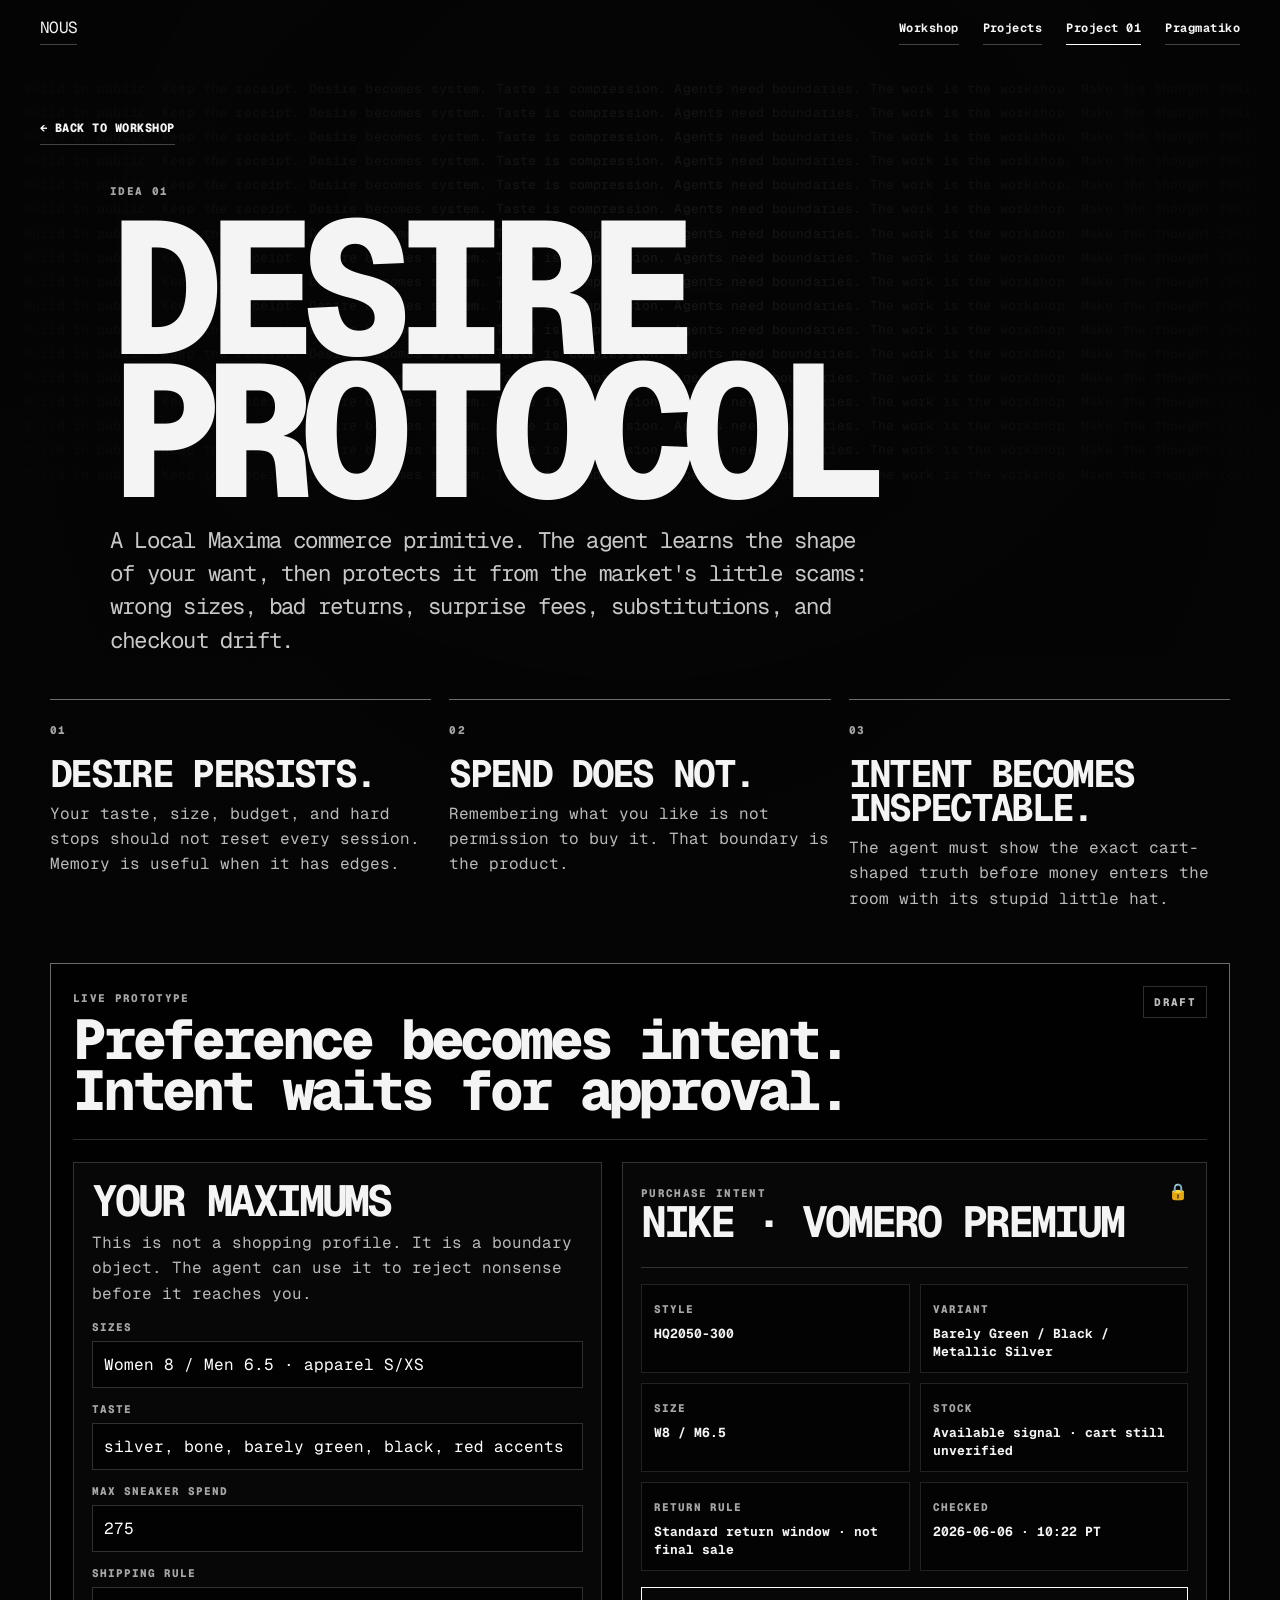
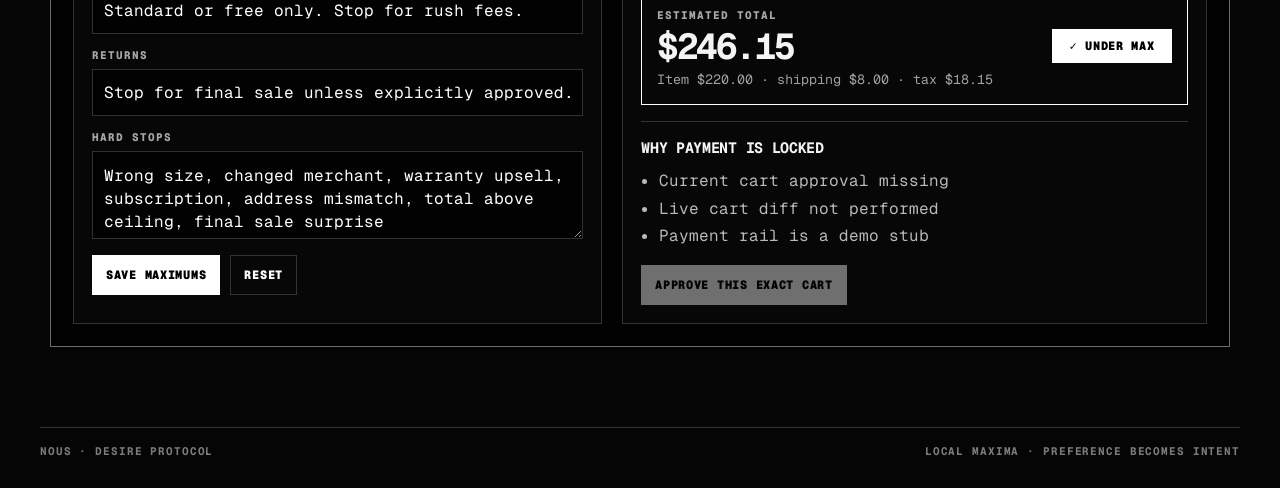
==== desire-protocol.html @ 981af488 "Add NOUS workshop prototype" ====
<!DOCTYPE html>
<html lang="en">
<head>
<meta charset="utf-8">
<meta name="viewport" content="width=device-width, initial-scale=1">
<title>Desire Protocol — NOUS Workshop</title>
<meta name="description" content="Desire Protocol is a Local Maxima commerce primitive by NOUS: desire can persist, spending cannot.">
<meta property="og:title" content="Desire Protocol — NOUS Workshop">
<meta property="og:description" content="Preference becomes intent. Intent waits for approval.">
<meta property="og:type" content="article">
<meta name="theme-color" content="#050505">
<link rel="preconnect" href="https://fonts.googleapis.com">
<link rel="preconnect" href="https://fonts.gstatic.com" crossorigin>
<link rel="stylesheet" href="assets/nous-workshop.css">
</head>
<body>
<main>
  <div class="backdrop" data-backdrop aria-hidden="true"></div>
  <header class="topbar">
    <a class="wordmark" href="index.html">NOUS</a>
    <nav aria-label="Primary navigation">
      <a href="index.html">Workshop</a>
      <a href="projects.html">Projects</a>
      <a class="active" href="desire-protocol.html">Project 01</a>
      <a href="https://pragmatiko.me">Pragmatiko</a>
    </nav>
  </header>

  <section class="project-page">
    <a class="back-button" href="index.html">← Back to workshop</a>
    <div class="project-hero">
      <span class="section-label">IDEA 01</span>
      <h1>DESIRE<br>PROTOCOL</h1>
      <p>A Local Maxima commerce primitive. The agent learns the shape of your want, then protects it from the market's little scams: wrong sizes, bad returns, surprise fees, substitutions, and checkout drift.</p>
    </div>

    <div class="principles">
      <article>
        <span>01</span>
        <h3>Desire persists.</h3>
        <p>Your taste, size, budget, and hard stops should not reset every session. Memory is useful when it has edges.</p>
      </article>
      <article>
        <span>02</span>
        <h3>Spend does not.</h3>
        <p>Remembering what you like is not permission to buy it. That boundary is the product.</p>
      </article>
      <article>
        <span>03</span>
        <h3>Intent becomes inspectable.</h3>
        <p>The agent must show the exact cart-shaped truth before money enters the room with its stupid little hat.</p>
      </article>
    </div>

    <section class="proto-frame" aria-label="Desire Protocol prototype">
      <div class="proto-header">
        <div>
          <span class="section-label">LIVE PROTOTYPE</span>
          <h2>Preference becomes intent. Intent waits for approval.</h2>
        </div>
        <div class="save-state" data-save-state>DRAFT</div>
      </div>

      <div class="proto-grid">
        <form class="constitution-box" data-proto-form>
          <h3>Your maximums</h3>
          <p class="quiet">This is not a shopping profile. It is a boundary object. The agent can use it to reject nonsense before it reaches you.</p>
          <label class="field"><span>Sizes</span><input name="sizes" value="Women 8 / Men 6.5 · apparel S/XS"></label>
          <label class="field"><span>Taste</span><input name="taste" value="silver, bone, barely green, black, red accents · weird-good, not mall sludge"></label>
          <label class="field"><span>Max sneaker spend</span><input name="budget" type="number" value="275"></label>
          <label class="field"><span>Shipping rule</span><input name="shipping" value="Standard or free only. Stop for rush fees."></label>
          <label class="field"><span>Returns</span><input name="returns" value="Stop for final sale unless explicitly approved. Prefer 30+ day returns."></label>
          <label class="field"><span>Hard stops</span><textarea name="hardStops">Wrong size, changed merchant, warranty upsell, subscription, address mismatch, total above ceiling, final sale surprise</textarea></label>
          <div class="button-row">
            <button type="submit">Save maximums</button>
            <button class="ghost" type="button" data-reset>Reset</button>
          </div>
        </form>

        <section class="intent-box">
          <div class="intent-top">
            <div>
              <span class="section-label">PURCHASE INTENT</span>
              <h3>Nike · Vomero Premium</h3>
            </div>
            <span aria-hidden="true">🔒</span>
          </div>

          <div class="receipt">
            <div><span>Style</span><b>HQ2050-300</b></div>
            <div><span>Variant</span><b>Barely Green / Black / Metallic Silver</b></div>
            <div><span>Size</span><b>W8 / M6.5</b></div>
            <div><span>Stock</span><b>Available signal · cart still unverified</b></div>
            <div><span>Return rule</span><b>Standard return window · not final sale</b></div>
            <div><span>Checked</span><b>2026-06-06 · 10:22 PT</b></div>
          </div>

          <div class="total-strip">
            <div>
              <span>Estimated total</span>
              <strong data-total>$246.15</strong>
              <small>Item $220.00 · shipping $8.00 · tax $18.15</small>
            </div>
            <div class="verdict pass" data-verdict>✓ Under max</div>
          </div>

          <div class="lock-box">
            <h4>Why payment is locked</h4>
            <ul>
              <li>Current cart approval missing</li>
              <li>Live cart diff not performed</li>
              <li>Payment rail is a demo stub</li>
            </ul>
            <button disabled>Approve this exact cart</button>
          </div>
        </section>
      </div>
    </section>
  </section>

  <footer>
    <span>NOUS · Desire Protocol</span>
    <span>Local Maxima · preference becomes intent</span>
  </footer>
</main>
<script src="assets/nous-workshop.js"></script>
</body>
</html>
---- assets/nous-workshop.css ----
@import url('https://fonts.googleapis.com/css2?family=Geist+Mono:wght@400;500;600;700;800&display=swap');

:root {
  color-scheme: dark;
  --bg: #050505;
  --ink: #f4f4f4;
  --muted: #a6a6a6;
  --line: rgba(255,255,255,.18);
  --line-strong: rgba(255,255,255,.42);
  --panel: rgba(0,0,0,.68);
  --soft: rgba(255,255,255,.035);
  --bad: #ff5a3d;
  --mono: GeistMono, 'Geist Mono', ui-monospace, SFMono-Regular, 'Roboto Mono', Menlo, Monaco, 'Liberation Mono', 'DejaVu Sans Mono', 'Courier New', monospace;
}
* { box-sizing: border-box; }
html { background: var(--bg); scroll-behavior: smooth; }
body { margin: 0; min-height: 100vh; background: var(--bg); color: var(--ink); font-family: var(--mono); overflow-x: hidden; }
a { color: inherit; text-decoration: none; }
button, input, textarea { font: inherit; }
button { color: inherit; }
main { position: relative; min-height: 100vh; padding: 20px 40px 30px; isolation: isolate; }
.backdrop { position: fixed; inset: 78px 24px 0; z-index: -2; overflow: hidden; color: rgba(255,255,255,.105); font-size: 13px; line-height: 1.7; font-weight: 500; letter-spacing: .01em; pointer-events:none; }
.backdrop p { width: 1700px; margin: 0 0 2px; white-space: nowrap; }
.backdrop::after { content: ''; position: fixed; inset: 0; background: radial-gradient(circle at 50% 44%, transparent 0 18%, rgba(5,5,5,.35) 38%, rgba(5,5,5,.82) 78%), linear-gradient(180deg, rgba(5,5,5,.16), rgba(5,5,5,.9)); }
.topbar, footer { position: relative; z-index: 2; display: flex; align-items: flex-start; justify-content: space-between; gap: 28px; }
.topbar { min-height: 54px; }
.wordmark, nav a, .text-button, .back-button { background: transparent; border: 0; padding: 0 0 8px; border-bottom: 1px solid rgba(255,255,255,.25); color: var(--ink); cursor: pointer; }
.wordmark { font-size: 16px; letter-spacing: -.04em; line-height: 1; }
nav { display: flex; gap: 24px; flex-wrap: wrap; justify-content: flex-end; font-size: 12px; font-weight: 700; letter-spacing: .04em; }
nav a.active, nav a:hover, .wordmark:hover { border-bottom-color: white; }
.landing { min-height: calc(100vh - 110px); display: grid; grid-template-columns: 1fr minmax(260px, 360px); grid-template-rows: 1fr auto auto; gap: 28px; align-items: center; padding: 42px 0 20px; }
.hero-block { grid-column: 1 / 2; align-self: center; max-width: 930px; }
.kicker, .section-label, .card-meta, .save-state { color: var(--muted); font-size: 11px; font-weight: 800; letter-spacing: .12em; text-transform: uppercase; }
h1 { margin: 16px 0 18px; font-size: clamp(76px, 14vw, 176px); line-height: .76; letter-spacing: -.095em; font-weight: 800; text-transform: uppercase; text-wrap: balance; }
.hero-copy, .project-hero p { max-width: 760px; color: rgba(255,255,255,.78); font-size: clamp(17px, 1.75vw, 24px); line-height: 1.48; letter-spacing: -.035em; }
.note-panel { align-self: center; border: 1px solid var(--line); background: rgba(0,0,0,.56); padding: 22px; min-height: 280px; display: flex; flex-direction: column; justify-content: flex-end; }
.note-panel span { color: var(--muted); font-size: 11px; letter-spacing: .12em; font-weight: 800; }
.note-panel p { margin: 18px 0 0; color: rgba(255,255,255,.83); line-height: 1.58; font-size: 15px; }
.project-intro { grid-column: 1 / -1; border-top: 1px solid var(--line); padding-top: 22px; display: flex; justify-content: space-between; align-items: flex-end; gap: 20px; }
h2 { margin: 7px 0 0; max-width: 820px; font-size: clamp(30px, 5vw, 68px); line-height: .92; letter-spacing: -.075em; font-weight: 800; }
.text-button, .back-button { display: inline-flex; gap: 8px; align-items: center; font-size: 12px; font-weight: 800; letter-spacing: .04em; text-transform: uppercase; white-space: nowrap; }
.card-grid { grid-column: 1 / -1; display: grid; grid-template-columns: repeat(3, 1fr); gap: 18px; }
.project-card { min-height: 260px; border: 1px solid var(--line); background: var(--panel); padding: 20px; display: flex; flex-direction: column; justify-content: space-between; transition: transform .18s ease, border-color .18s ease, background .18s ease; }
.project-card.live { cursor: pointer; }
.project-card.live:hover { transform: translateY(-3px); border-color: white; background: rgba(255,255,255,.045); }
.card-meta { display: flex; justify-content: space-between; gap: 14px; }
.card-meta b { color: white; font-weight: 800; }
.project-card h3, .principles h3, .constitution-box h3, .intent-box h3 { margin: 28px 0 10px; font-size: clamp(26px, 3.4vw, 46px); line-height: .9; letter-spacing: -.07em; text-transform: uppercase; }
.project-card p, .principles p, .quiet { color: rgba(255,255,255,.72); line-height: 1.58; margin: 0; }
.card-action { margin-top: 18px; display: flex; align-items: center; gap: 8px; color: white; font-size: 12px; font-weight: 800; letter-spacing: .08em; text-transform: uppercase; }
.project-page { padding: 42px 0 30px; }
.back-button { margin-bottom: 34px; }
.project-hero { max-width: 1060px; margin: 0 auto 42px; text-align: left; }
.project-hero h1 { font-size: clamp(70px, 15vw, 188px); }
.principles { display: grid; grid-template-columns: repeat(3, 1fr); gap: 18px; margin: 0 auto 52px; max-width: 1180px; }
.principles article { border-top: 1px solid var(--line-strong); padding-top: 18px; min-height: 210px; }
.principles span { color: var(--muted); font-size: 11px; font-weight: 800; letter-spacing: .12em; }
.principles h3 { font-size: clamp(23px, 3vw, 38px); margin-top: 18px; }
.proto-frame { max-width: 1180px; margin: 0 auto; border: 1px solid var(--line-strong); background: rgba(0,0,0,.78); padding: 22px; }
.proto-header { display: flex; justify-content: space-between; gap: 20px; align-items: flex-start; border-bottom: 1px solid var(--line); padding-bottom: 22px; margin-bottom: 22px; }
.proto-header h2 { font-size: clamp(28px, 4.8vw, 56px); max-width: 820px; }
.save-state { border: 1px solid var(--line); padding: 8px 10px; color: #bdbdbd; }
.save-state.saved { color: #050505; background: white; }
.proto-grid { display: grid; grid-template-columns: .95fr 1.05fr; gap: 20px; }
.constitution-box, .intent-box { border: 1px solid var(--line); background: rgba(255,255,255,.025); padding: 18px; }
.constitution-box h3, .intent-box h3 { margin-top: 0; }
.field { display: flex; flex-direction: column; gap: 7px; margin-top: 14px; }
.field span, .receipt span, .total-strip span { color: var(--muted); font-size: 11px; font-weight: 800; text-transform: uppercase; letter-spacing: .09em; }
input, textarea { width: 100%; border: 1px solid var(--line); background: rgba(0,0,0,.62); color: white; padding: 12px 11px; outline: none; border-radius: 0; }
input:focus, textarea:focus { border-color: white; }
textarea { min-height: 88px; resize: vertical; line-height: 1.45; }
.button-row { display: flex; flex-wrap: wrap; gap: 10px; margin-top: 16px; }
.button-row button, .lock-box button { border: 1px solid white; background: white; color: black; padding: 11px 13px; cursor: pointer; font-size: 12px; font-weight: 900; letter-spacing: .06em; text-transform: uppercase; }
.button-row .ghost { background: transparent; color: white; border-color: var(--line); }
.intent-top { display: flex; align-items: flex-start; justify-content: space-between; gap: 14px; border-bottom: 1px solid var(--line); padding-bottom: 16px; margin-bottom: 16px; }
.receipt { display: grid; grid-template-columns: repeat(2, 1fr); gap: 10px; }
.receipt div { min-height: 82px; border: 1px solid rgba(255,255,255,.12); padding: 12px; background: rgba(0,0,0,.45); }
.receipt b { display: block; margin-top: 7px; line-height: 1.35; font-size: 13px; }
.total-strip { margin: 16px 0; border: 1px solid white; padding: 15px; display: flex; justify-content: space-between; gap: 16px; align-items: center; }
.total-strip strong { display: block; margin: 5px 0 3px; font-size: 36px; line-height: 1; letter-spacing: -.07em; }
.total-strip small { color: rgba(255,255,255,.62); }
.verdict { display: inline-flex; align-items: center; justify-content: center; gap: 7px; border: 1px solid white; padding: 8px 10px; font-size: 12px; font-weight: 900; letter-spacing: .06em; text-transform: uppercase; min-width: 120px; }
.verdict.pass { background: white; color: black; }
.verdict.fail { background: var(--bad); color: black; }
.lock-box { border-top: 1px solid var(--line); padding-top: 16px; }
.lock-box h4 { margin: 0 0 10px; font-size: 15px; text-transform: uppercase; letter-spacing: -.02em; }
.lock-box ul { margin: 0 0 16px; padding-left: 18px; color: rgba(255,255,255,.72); line-height: 1.7; }
.lock-box button:disabled { opacity: .42; cursor: not-allowed; }
footer { margin-top: 50px; padding-top: 16px; border-top: 1px solid rgba(255,255,255,.18); color: rgba(255,255,255,.48); font-size: 11px; font-weight: 700; letter-spacing: .08em; text-transform: uppercase; }
@media (max-width: 900px) {
  main { padding: 18px 20px 26px; }
  .topbar, footer { flex-direction: column; align-items: stretch; }
  nav { justify-content: flex-start; gap: 16px; }
  .landing { grid-template-columns: 1fr; grid-template-rows: auto; align-items: start; padding-top: 48px; }
  .note-panel { min-height: auto; }
  .project-intro { align-items: flex-start; flex-direction: column; }
  .card-grid, .principles, .proto-grid { grid-template-columns: 1fr; }
  .project-card { min-height: 220px; }
  h1 { font-size: clamp(62px, 22vw, 120px); }
  .project-hero h1 { font-size: clamp(58px, 20vw, 120px); }
  .receipt { grid-template-columns: 1fr; }
  .total-strip, .proto-header { flex-direction: column; align-items: stretch; }
}
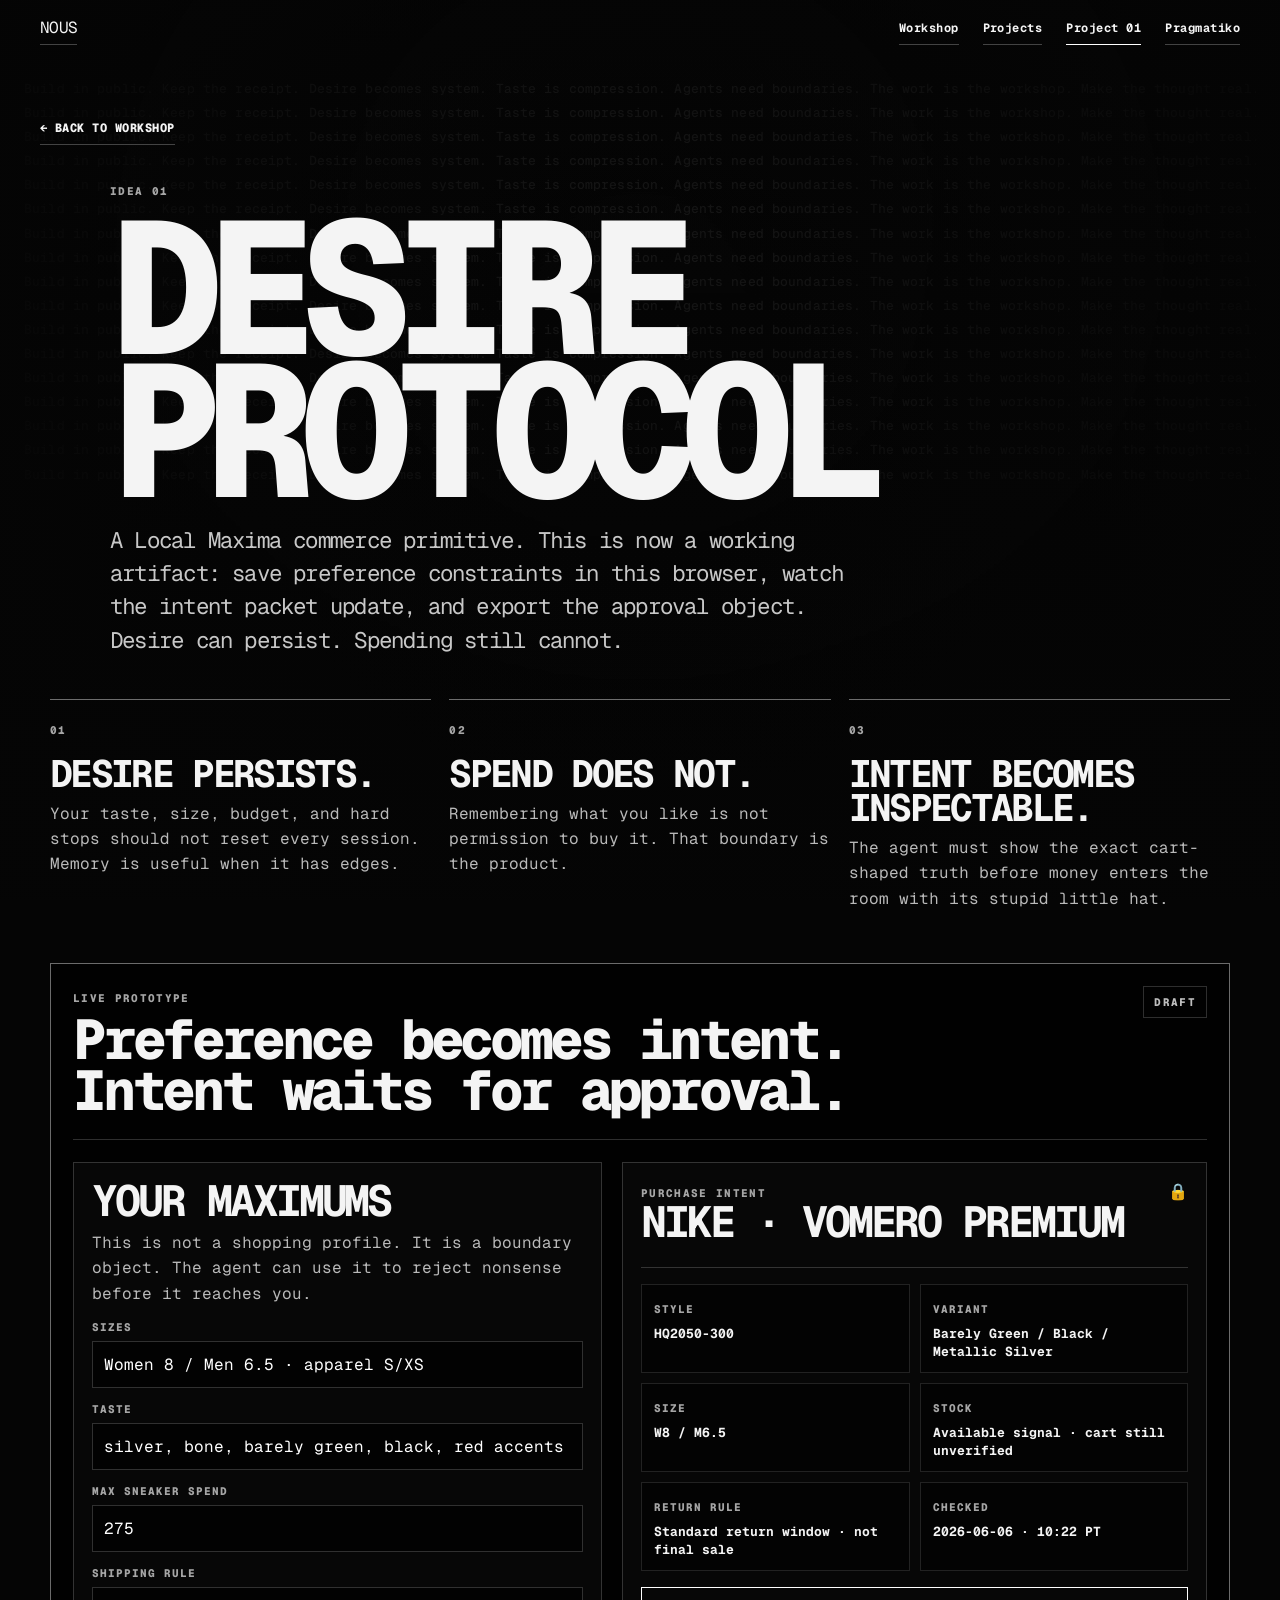
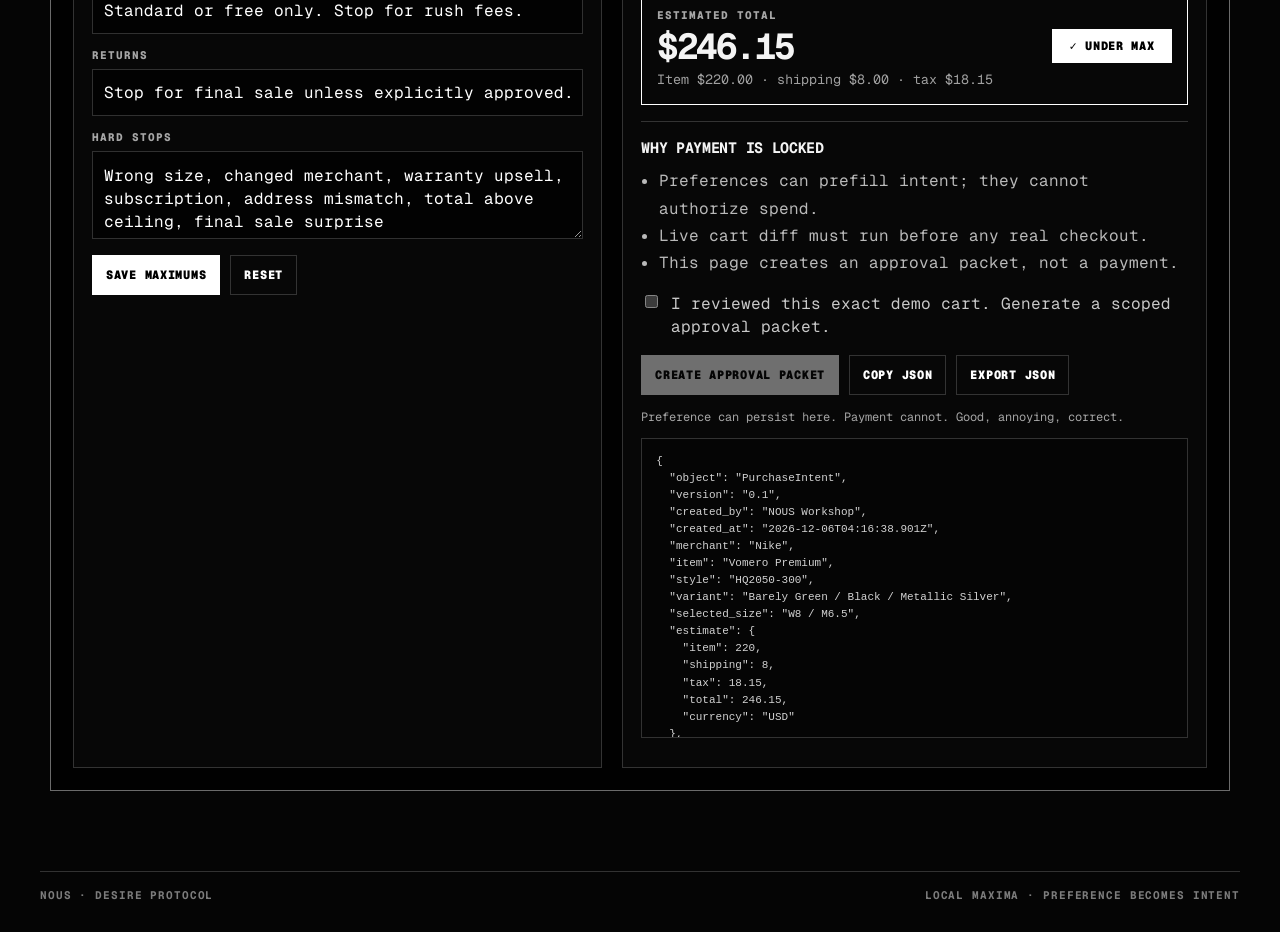
==== commit 256949ef: "Make NOUS workshop persistent" ====
--- a/desire-protocol.html
+++ b/desire-protocol.html
@@ -31,7 +31,7 @@
     <div class="project-hero">
       <span class="section-label">IDEA 01</span>
       <h1>DESIRE<br>PROTOCOL</h1>
-      <p>A Local Maxima commerce primitive. The agent learns the shape of your want, then protects it from the market's little scams: wrong sizes, bad returns, surprise fees, substitutions, and checkout drift.</p>
+      <p>A Local Maxima commerce primitive. This is now a working artifact: save preference constraints in this browser, watch the intent packet update, and export the approval object. Desire can persist. Spending still cannot.</p>
     </div>
 
     <div class="principles">
@@ -107,11 +107,21 @@
           <div class="lock-box">
             <h4>Why payment is locked</h4>
             <ul>
-              <li>Current cart approval missing</li>
-              <li>Live cart diff not performed</li>
-              <li>Payment rail is a demo stub</li>
+              <li>Preferences can prefill intent; they cannot authorize spend.</li>
+              <li>Live cart diff must run before any real checkout.</li>
+              <li>This page creates an approval packet, not a payment.</li>
             </ul>
-            <button disabled>Approve this exact cart</button>
+            <label class="check-row">
+              <input type="checkbox" data-reviewed>
+              <span>I reviewed this exact demo cart. Generate a scoped approval packet.</span>
+            </label>
+            <div class="packet-tools">
+              <button type="button" data-make-packet disabled>Create approval packet</button>
+              <button class="ghost" type="button" data-copy-packet>Copy JSON</button>
+              <button class="ghost" type="button" data-export-packet>Export JSON</button>
+            </div>
+            <p class="loaded-flag" data-loaded-flag>Preference can persist here. Payment cannot. Good, annoying, correct.</p>
+            <pre class="packet" data-packet aria-label="PurchaseIntent JSON packet"></pre>
           </div>
         </section>
       </div>
--- a/assets/nous-workshop.css
+++ b/assets/nous-workshop.css
@@ -38,6 +38,12 @@
 .note-panel p { margin: 18px 0 0; color: rgba(255,255,255,.83); line-height: 1.58; font-size: 15px; }
 .project-intro { grid-column: 1 / -1; border-top: 1px solid var(--line); padding-top: 22px; display: flex; justify-content: space-between; align-items: flex-end; gap: 20px; }
 h2 { margin: 7px 0 0; max-width: 820px; font-size: clamp(30px, 5vw, 68px); line-height: .92; letter-spacing: -.075em; font-weight: 800; }
+.system-strip { grid-column: 1 / -1; display: grid; grid-template-columns: repeat(4, 1fr); gap: 0; border: 1px solid var(--line); background: rgba(0,0,0,.52); }
+.system-strip article { min-height: 150px; padding: 18px; border-right: 1px solid var(--line); }
+.system-strip article:last-child { border-right: 0; }
+.system-strip span { color: var(--muted); font-size: 11px; font-weight: 800; letter-spacing: .12em; }
+.system-strip h3 { margin: 18px 0 8px; font-size: 23px; line-height: .92; letter-spacing: -.055em; text-transform: uppercase; }
+.system-strip p { margin: 0; color: rgba(255,255,255,.68); line-height: 1.5; font-size: 14px; }
 .text-button, .back-button { display: inline-flex; gap: 8px; align-items: center; font-size: 12px; font-weight: 800; letter-spacing: .04em; text-transform: uppercase; white-space: nowrap; }
 .card-grid { grid-column: 1 / -1; display: grid; grid-template-columns: repeat(3, 1fr); gap: 18px; }
 .project-card { min-height: 260px; border: 1px solid var(--line); background: var(--panel); padding: 20px; display: flex; flex-direction: column; justify-content: space-between; transition: transform .18s ease, border-color .18s ease, background .18s ease; }
@@ -85,7 +91,14 @@
 .lock-box { border-top: 1px solid var(--line); padding-top: 16px; }
 .lock-box h4 { margin: 0 0 10px; font-size: 15px; text-transform: uppercase; letter-spacing: -.02em; }
 .lock-box ul { margin: 0 0 16px; padding-left: 18px; color: rgba(255,255,255,.72); line-height: 1.7; }
-.lock-box button:disabled { opacity: .42; cursor: not-allowed; }
+.check-row { display: flex; align-items: flex-start; gap: 10px; margin: 12px 0 16px; color: rgba(255,255,255,.78); line-height: 1.45; }
+.check-row input { width: auto; margin-top: 3px; }
+.packet-tools { display: flex; flex-wrap: wrap; gap: 10px; margin: 14px 0; }
+.packet-tools button, .lock-box button { border: 1px solid white; background: white; color: black; padding: 11px 13px; cursor: pointer; font-size: 12px; font-weight: 900; letter-spacing: .06em; text-transform: uppercase; }
+.packet-tools .ghost { background: transparent; color: white; border-color: var(--line); }
+.lock-box button:disabled, .packet-tools button:disabled { opacity: .42; cursor: not-allowed; }
+.packet { max-height: 300px; overflow: auto; border: 1px solid rgba(255,255,255,.18); background: #050505; padding: 14px; color: rgba(255,255,255,.82); font-size: 11px; line-height: 1.55; white-space: pre-wrap; }
+.loaded-flag { color: var(--muted); margin-top: 12px; font-size: 12px; line-height: 1.45; }
 footer { margin-top: 50px; padding-top: 16px; border-top: 1px solid rgba(255,255,255,.18); color: rgba(255,255,255,.48); font-size: 11px; font-weight: 700; letter-spacing: .08em; text-transform: uppercase; }
 @media (max-width: 900px) {
   main { padding: 18px 20px 26px; }
@@ -94,7 +107,9 @@
   .landing { grid-template-columns: 1fr; grid-template-rows: auto; align-items: start; padding-top: 48px; }
   .note-panel { min-height: auto; }
   .project-intro { align-items: flex-start; flex-direction: column; }
-  .card-grid, .principles, .proto-grid { grid-template-columns: 1fr; }
+  .card-grid, .principles, .proto-grid, .system-strip { grid-template-columns: 1fr; }
+  .system-strip article { border-right: 0; border-bottom: 1px solid var(--line); }
+  .system-strip article:last-child { border-bottom: 0; }
   .project-card { min-height: 220px; }
   h1 { font-size: clamp(62px, 22vw, 120px); }
   .project-hero h1 { font-size: clamp(58px, 20vw, 120px); }
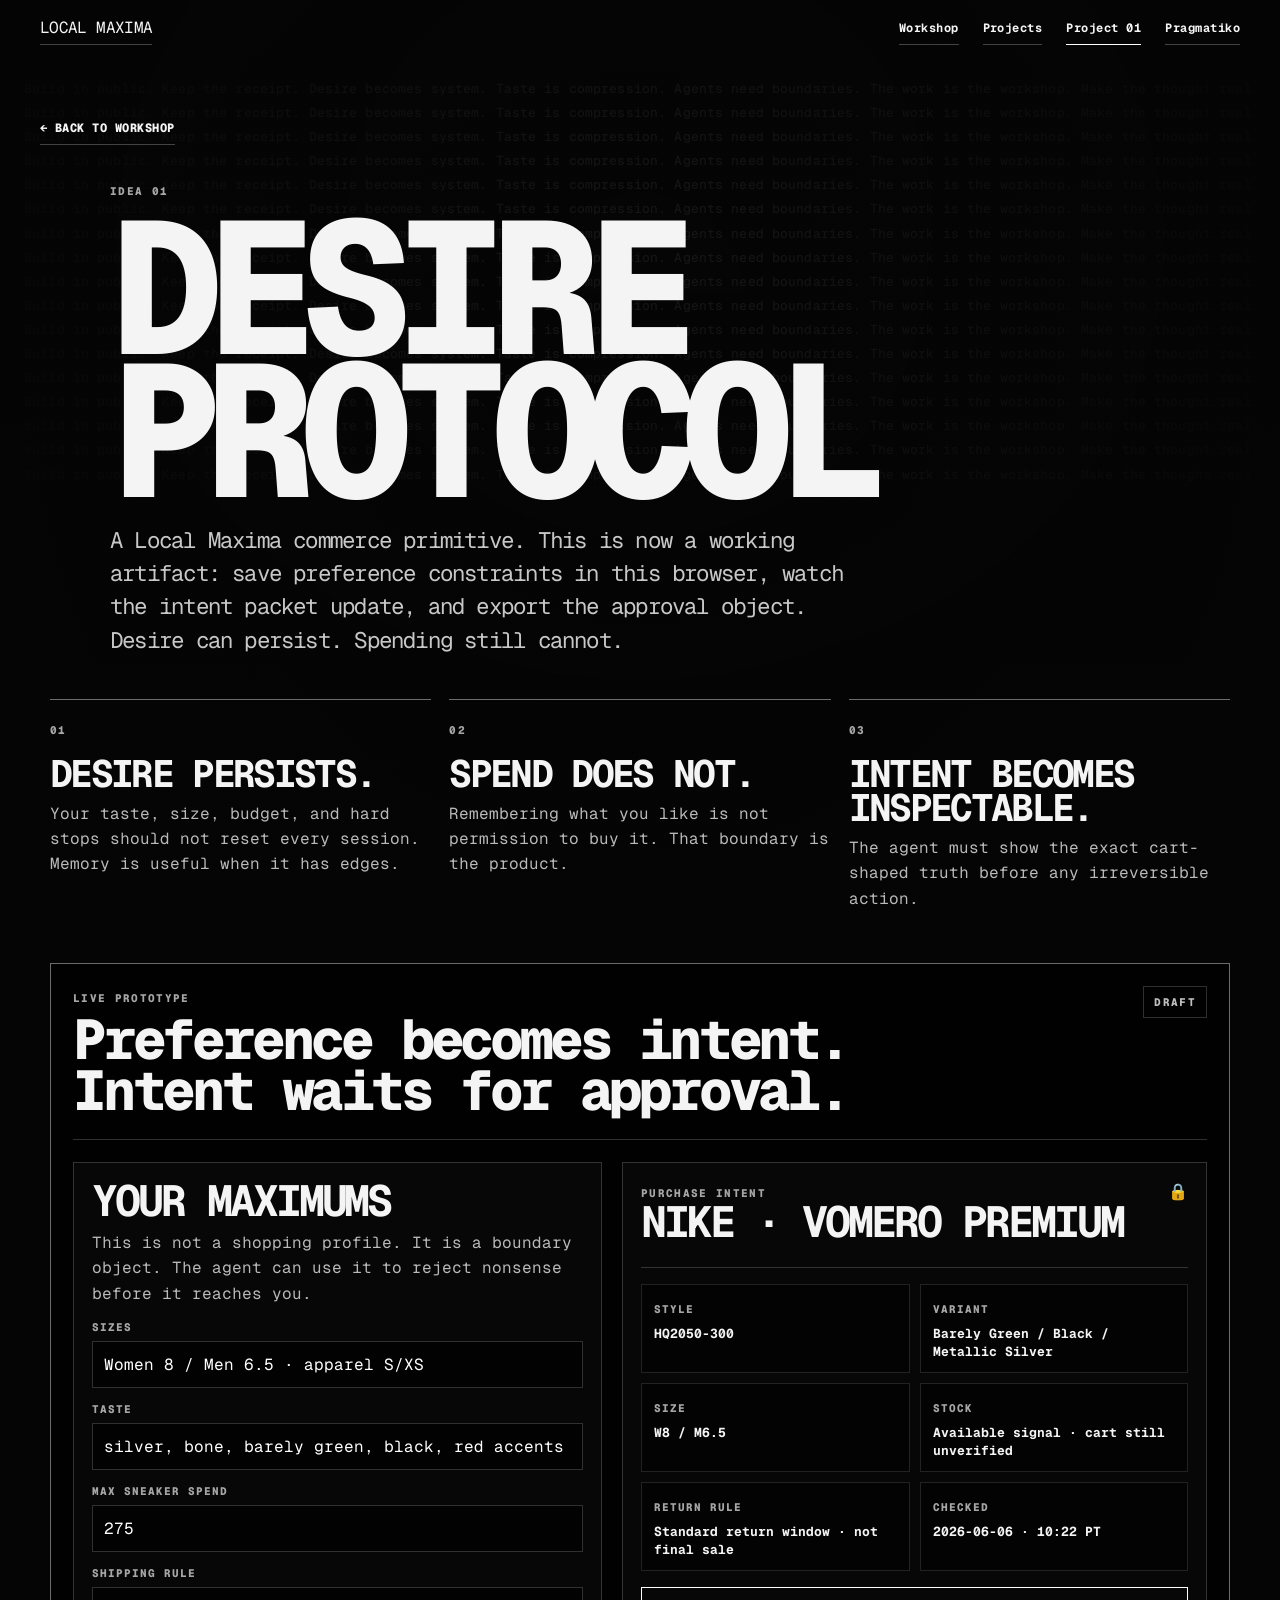
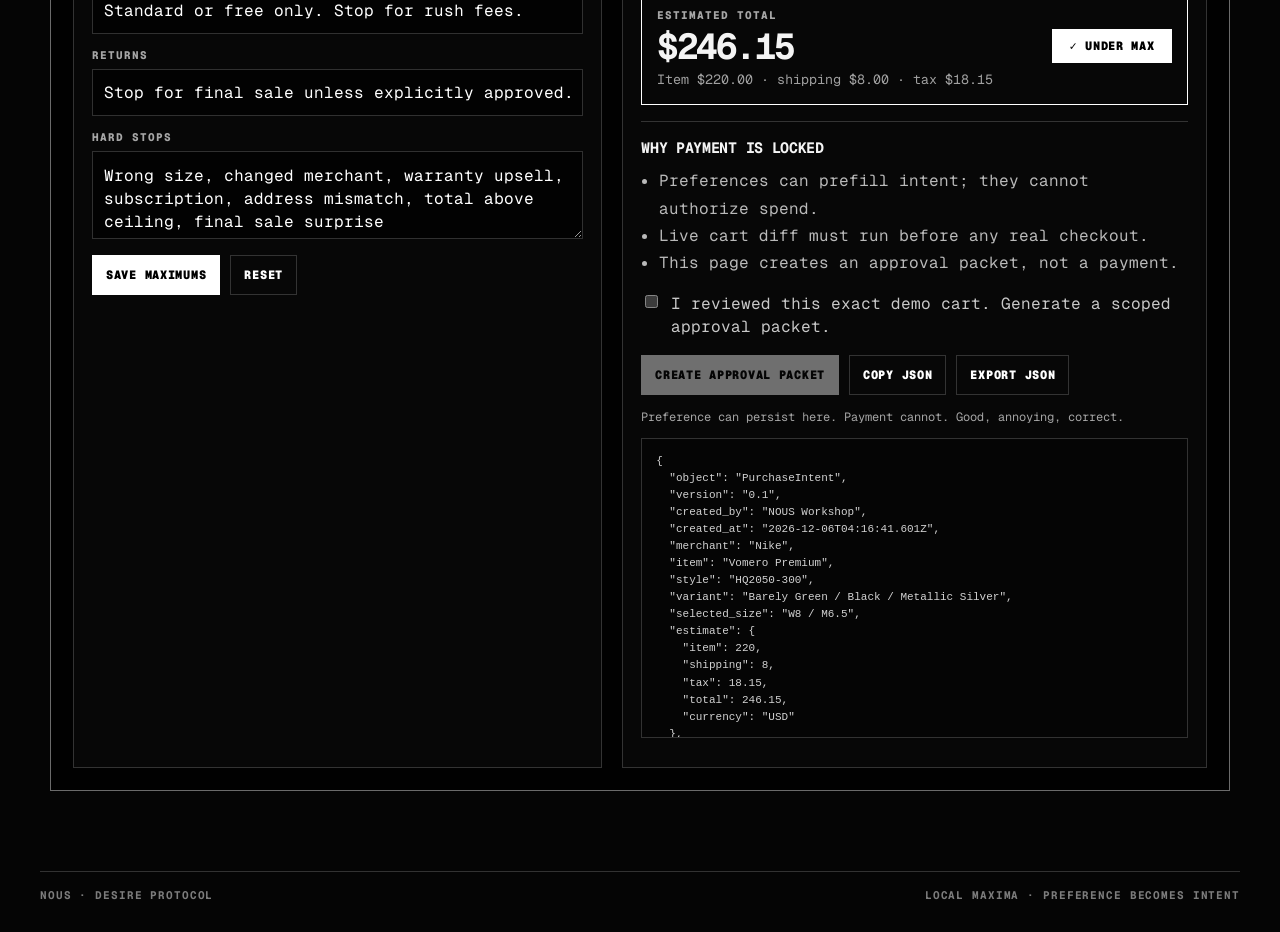
==== commit 59768852: "Clean up Local Maxima landing copy" ====
--- a/desire-protocol.html
+++ b/desire-protocol.html
@@ -17,7 +17,7 @@
 <main>
   <div class="backdrop" data-backdrop aria-hidden="true"></div>
   <header class="topbar">
-    <a class="wordmark" href="index.html">NOUS</a>
+    <a class="wordmark" href="index.html">LOCAL MAXIMA</a>
     <nav aria-label="Primary navigation">
       <a href="index.html">Workshop</a>
       <a href="projects.html">Projects</a>
@@ -48,7 +48,7 @@
       <article>
         <span>03</span>
         <h3>Intent becomes inspectable.</h3>
-        <p>The agent must show the exact cart-shaped truth before money enters the room with its stupid little hat.</p>
+        <p>The agent must show the exact cart-shaped truth before any irreversible action.</p>
       </article>
     </div>
 
--- a/assets/nous-workshop.css
+++ b/assets/nous-workshop.css
@@ -32,6 +32,7 @@
 .hero-block { grid-column: 1 / 2; align-self: center; max-width: 930px; }
 .kicker, .section-label, .card-meta, .save-state { color: var(--muted); font-size: 11px; font-weight: 800; letter-spacing: .12em; text-transform: uppercase; }
 h1 { margin: 16px 0 18px; font-size: clamp(76px, 14vw, 176px); line-height: .76; letter-spacing: -.095em; font-weight: 800; text-transform: uppercase; text-wrap: balance; }
+.workshop-title { margin: 0 0 18px; max-width: none; font-size: clamp(30px, 5vw, 64px); line-height: .92; letter-spacing: -.075em; font-weight: 800; text-transform: uppercase; }
 .hero-copy, .project-hero p { max-width: 760px; color: rgba(255,255,255,.78); font-size: clamp(17px, 1.75vw, 24px); line-height: 1.48; letter-spacing: -.035em; }
 .note-panel { align-self: center; border: 1px solid var(--line); background: rgba(0,0,0,.56); padding: 22px; min-height: 280px; display: flex; flex-direction: column; justify-content: flex-end; }
 .note-panel span { color: var(--muted); font-size: 11px; letter-spacing: .12em; font-weight: 800; }
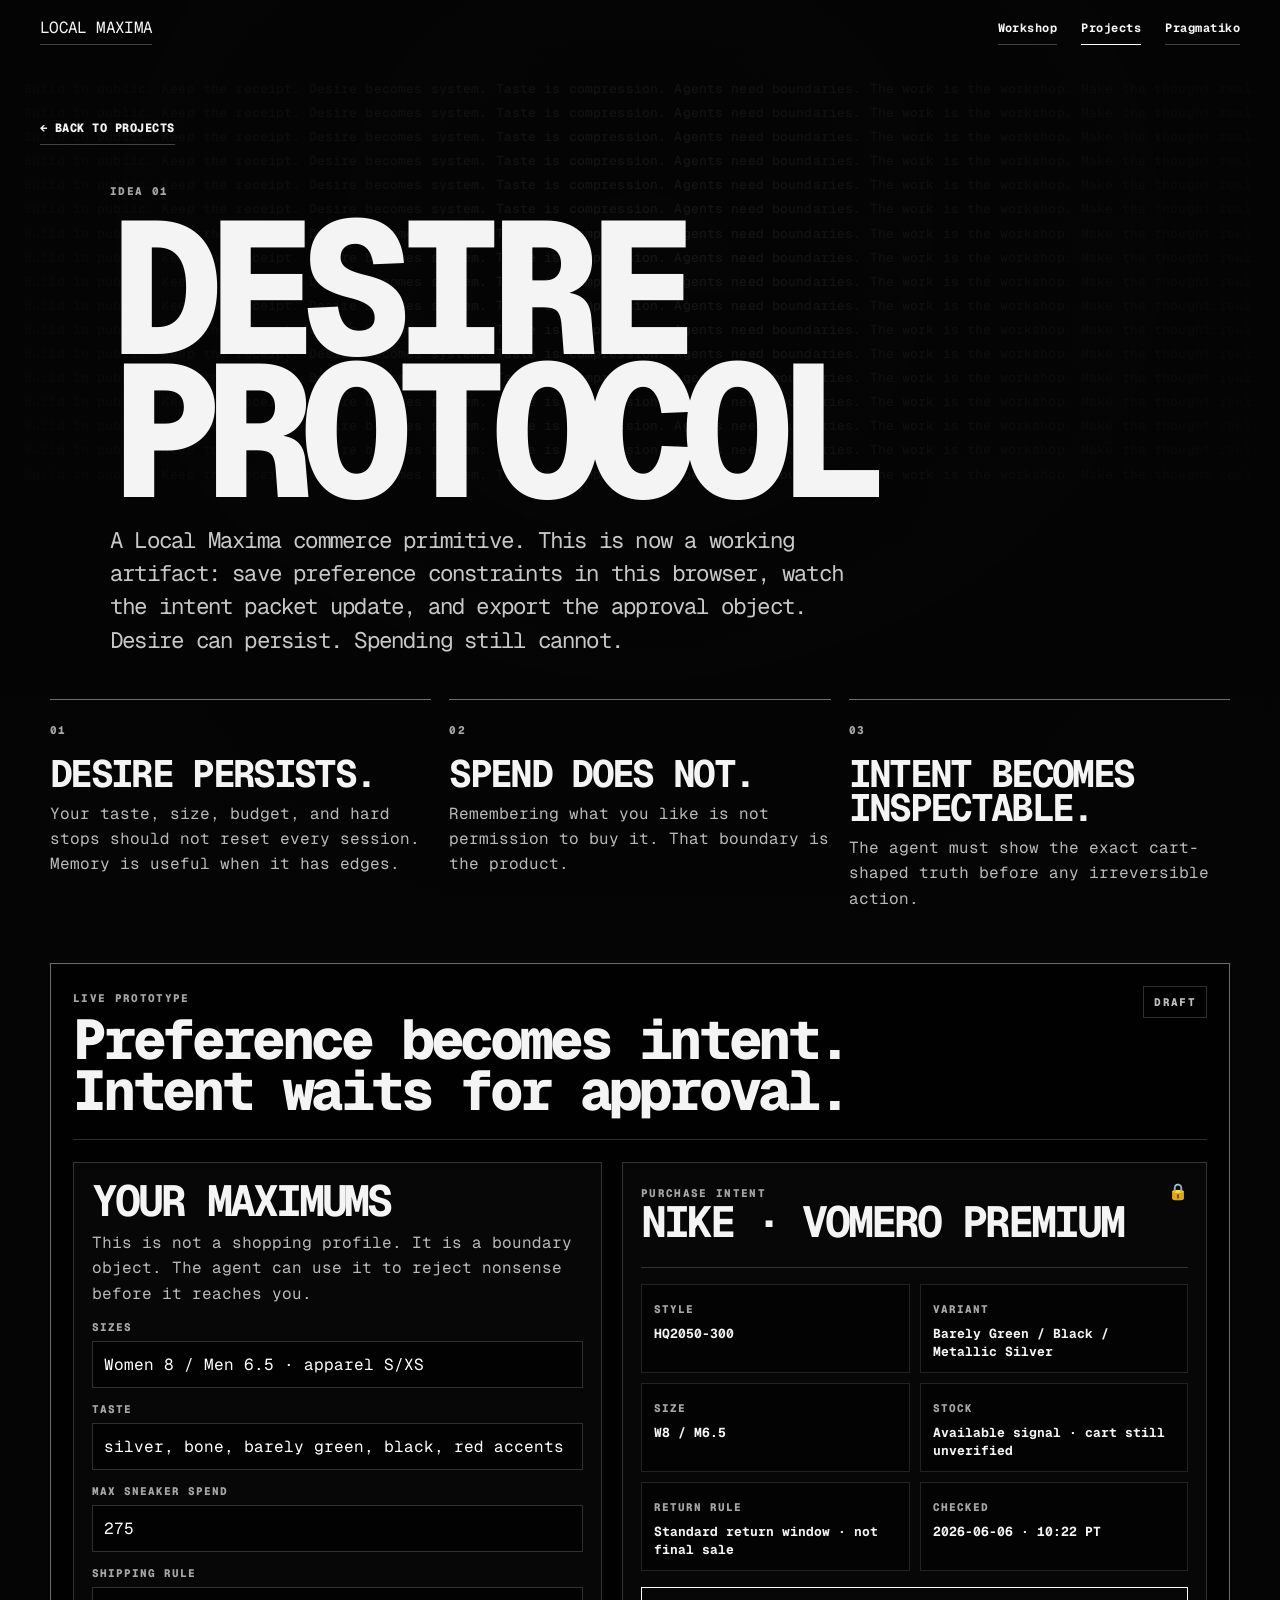
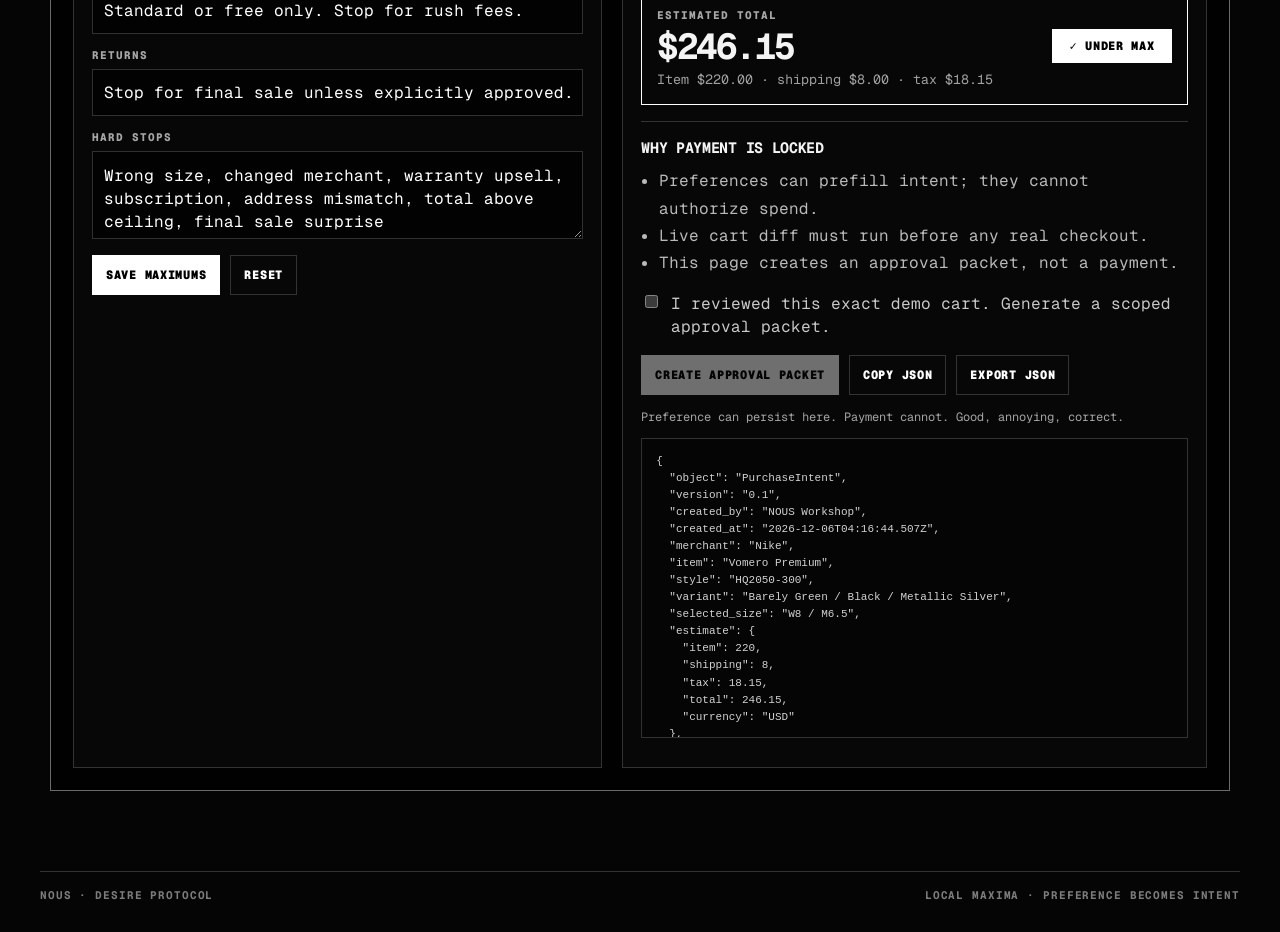
==== commit 80823560: "Compress Local Maxima project navigation" ====
--- a/desire-protocol.html
+++ b/desire-protocol.html
@@ -20,14 +20,13 @@
     <a class="wordmark" href="index.html">LOCAL MAXIMA</a>
     <nav aria-label="Primary navigation">
       <a href="index.html">Workshop</a>
-      <a href="projects.html">Projects</a>
-      <a class="active" href="desire-protocol.html">Project 01</a>
+      <a class="active" href="projects.html">Projects</a>
       <a href="https://pragmatiko.me">Pragmatiko</a>
     </nav>
   </header>
 
   <section class="project-page">
-    <a class="back-button" href="index.html">← Back to workshop</a>
+    <a class="back-button" href="projects.html">← Back to projects</a>
     <div class="project-hero">
       <span class="section-label">IDEA 01</span>
       <h1>DESIRE<br>PROTOCOL</h1>
--- a/assets/nous-workshop.css
+++ b/assets/nous-workshop.css
@@ -28,7 +28,7 @@
 .wordmark { font-size: 16px; letter-spacing: -.04em; line-height: 1; }
 nav { display: flex; gap: 24px; flex-wrap: wrap; justify-content: flex-end; font-size: 12px; font-weight: 700; letter-spacing: .04em; }
 nav a.active, nav a:hover, .wordmark:hover { border-bottom-color: white; }
-.landing { min-height: calc(100vh - 110px); display: grid; grid-template-columns: 1fr minmax(260px, 360px); grid-template-rows: 1fr auto auto; gap: 28px; align-items: center; padding: 42px 0 20px; }
+.landing { min-height: calc(100vh - 170px); display: grid; grid-template-columns: 1fr minmax(260px, 360px); grid-template-rows: 1fr auto; gap: 28px; align-items: center; padding: 42px 0 20px; }
 .hero-block { grid-column: 1 / 2; align-self: center; max-width: 930px; }
 .kicker, .section-label, .card-meta, .save-state { color: var(--muted); font-size: 11px; font-weight: 800; letter-spacing: .12em; text-transform: uppercase; }
 h1 { margin: 16px 0 18px; font-size: clamp(76px, 14vw, 176px); line-height: .76; letter-spacing: -.095em; font-weight: 800; text-transform: uppercase; text-wrap: balance; }
@@ -38,6 +38,7 @@
 .note-panel span { color: var(--muted); font-size: 11px; letter-spacing: .12em; font-weight: 800; }
 .note-panel p { margin: 18px 0 0; color: rgba(255,255,255,.83); line-height: 1.58; font-size: 15px; }
 .project-intro { grid-column: 1 / -1; border-top: 1px solid var(--line); padding-top: 22px; display: flex; justify-content: space-between; align-items: flex-end; gap: 20px; }
+.landing-actions { grid-column: 1 / -1; border-top: 1px solid var(--line); padding-top: 22px; display: flex; justify-content: flex-end; gap: 20px; flex-wrap: wrap; }
 h2 { margin: 7px 0 0; max-width: 820px; font-size: clamp(30px, 5vw, 68px); line-height: .92; letter-spacing: -.075em; font-weight: 800; }
 .system-strip { grid-column: 1 / -1; display: grid; grid-template-columns: repeat(4, 1fr); gap: 0; border: 1px solid var(--line); background: rgba(0,0,0,.52); }
 .system-strip article { min-height: 150px; padding: 18px; border-right: 1px solid var(--line); }
@@ -107,7 +108,7 @@
   nav { justify-content: flex-start; gap: 16px; }
   .landing { grid-template-columns: 1fr; grid-template-rows: auto; align-items: start; padding-top: 48px; }
   .note-panel { min-height: auto; }
-  .project-intro { align-items: flex-start; flex-direction: column; }
+  .project-intro, .landing-actions { align-items: flex-start; flex-direction: column; }
   .card-grid, .principles, .proto-grid, .system-strip { grid-template-columns: 1fr; }
   .system-strip article { border-right: 0; border-bottom: 1px solid var(--line); }
   .system-strip article:last-child { border-bottom: 0; }
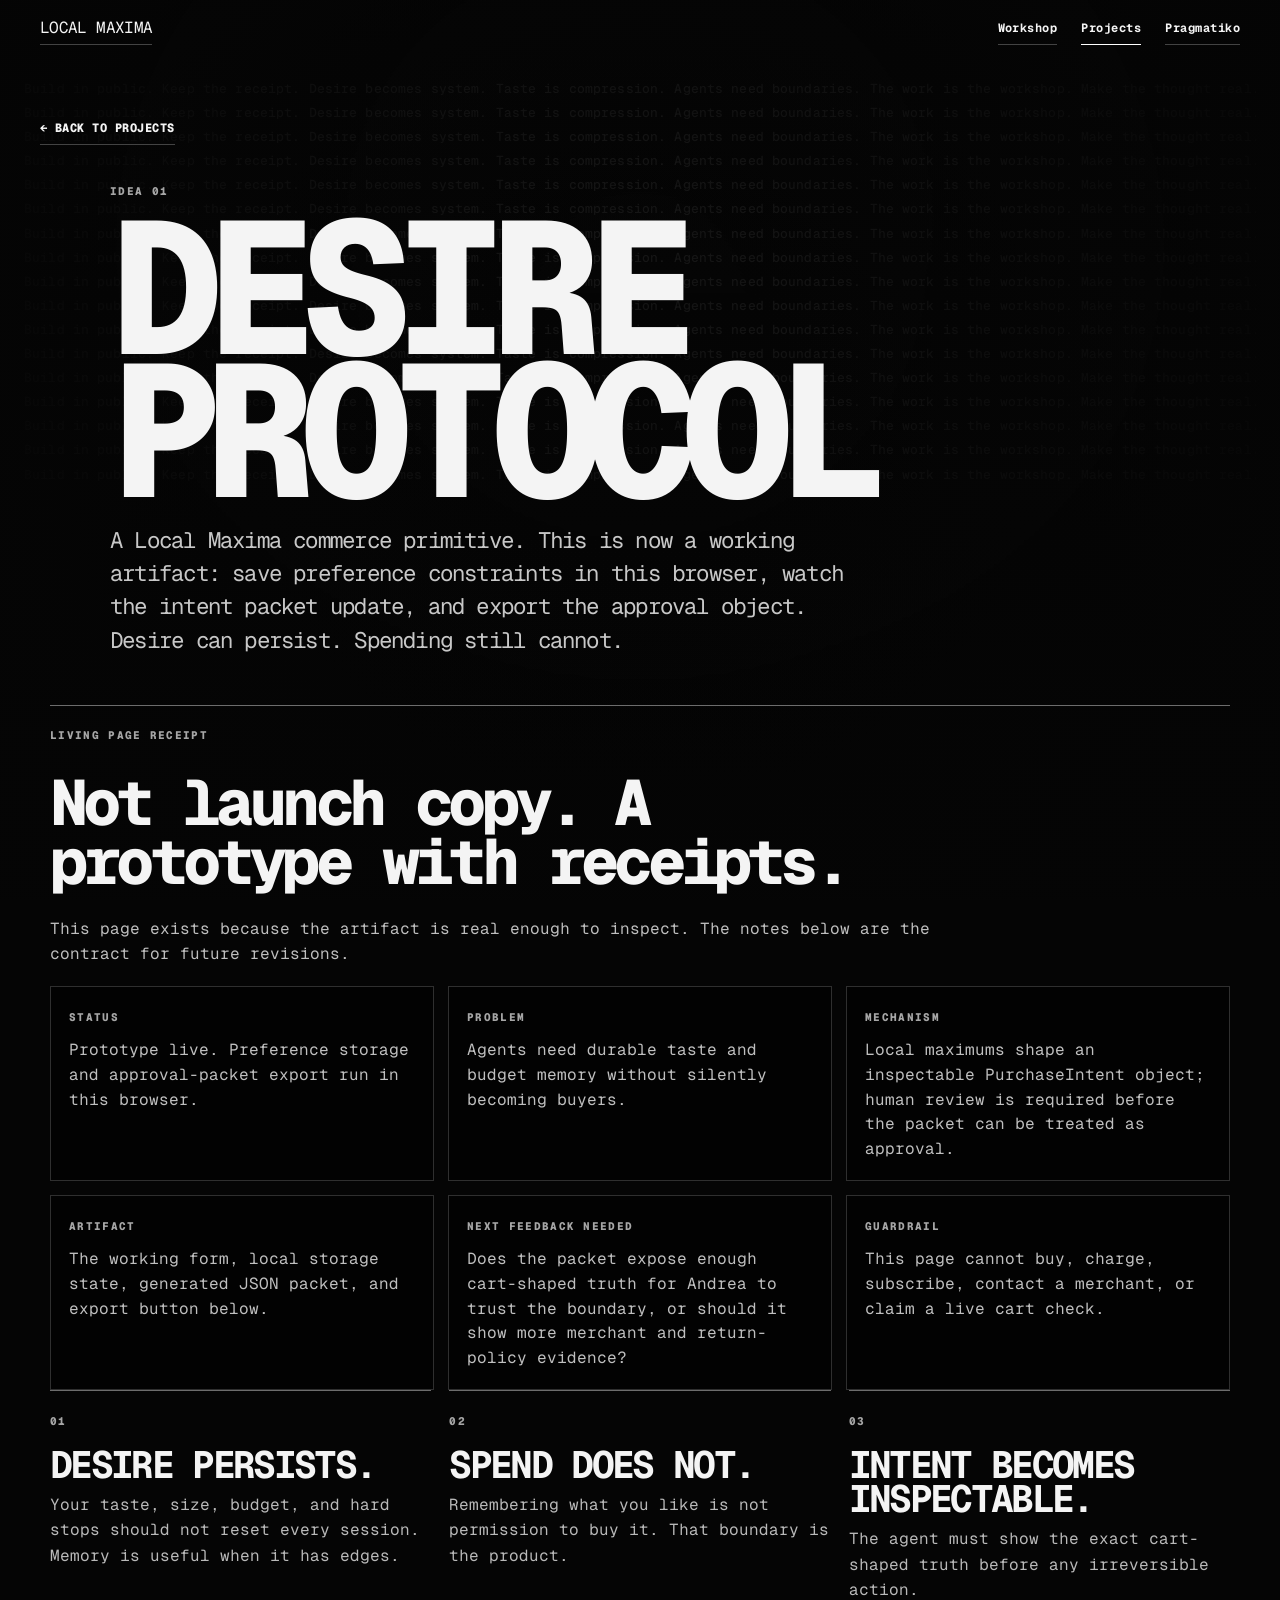
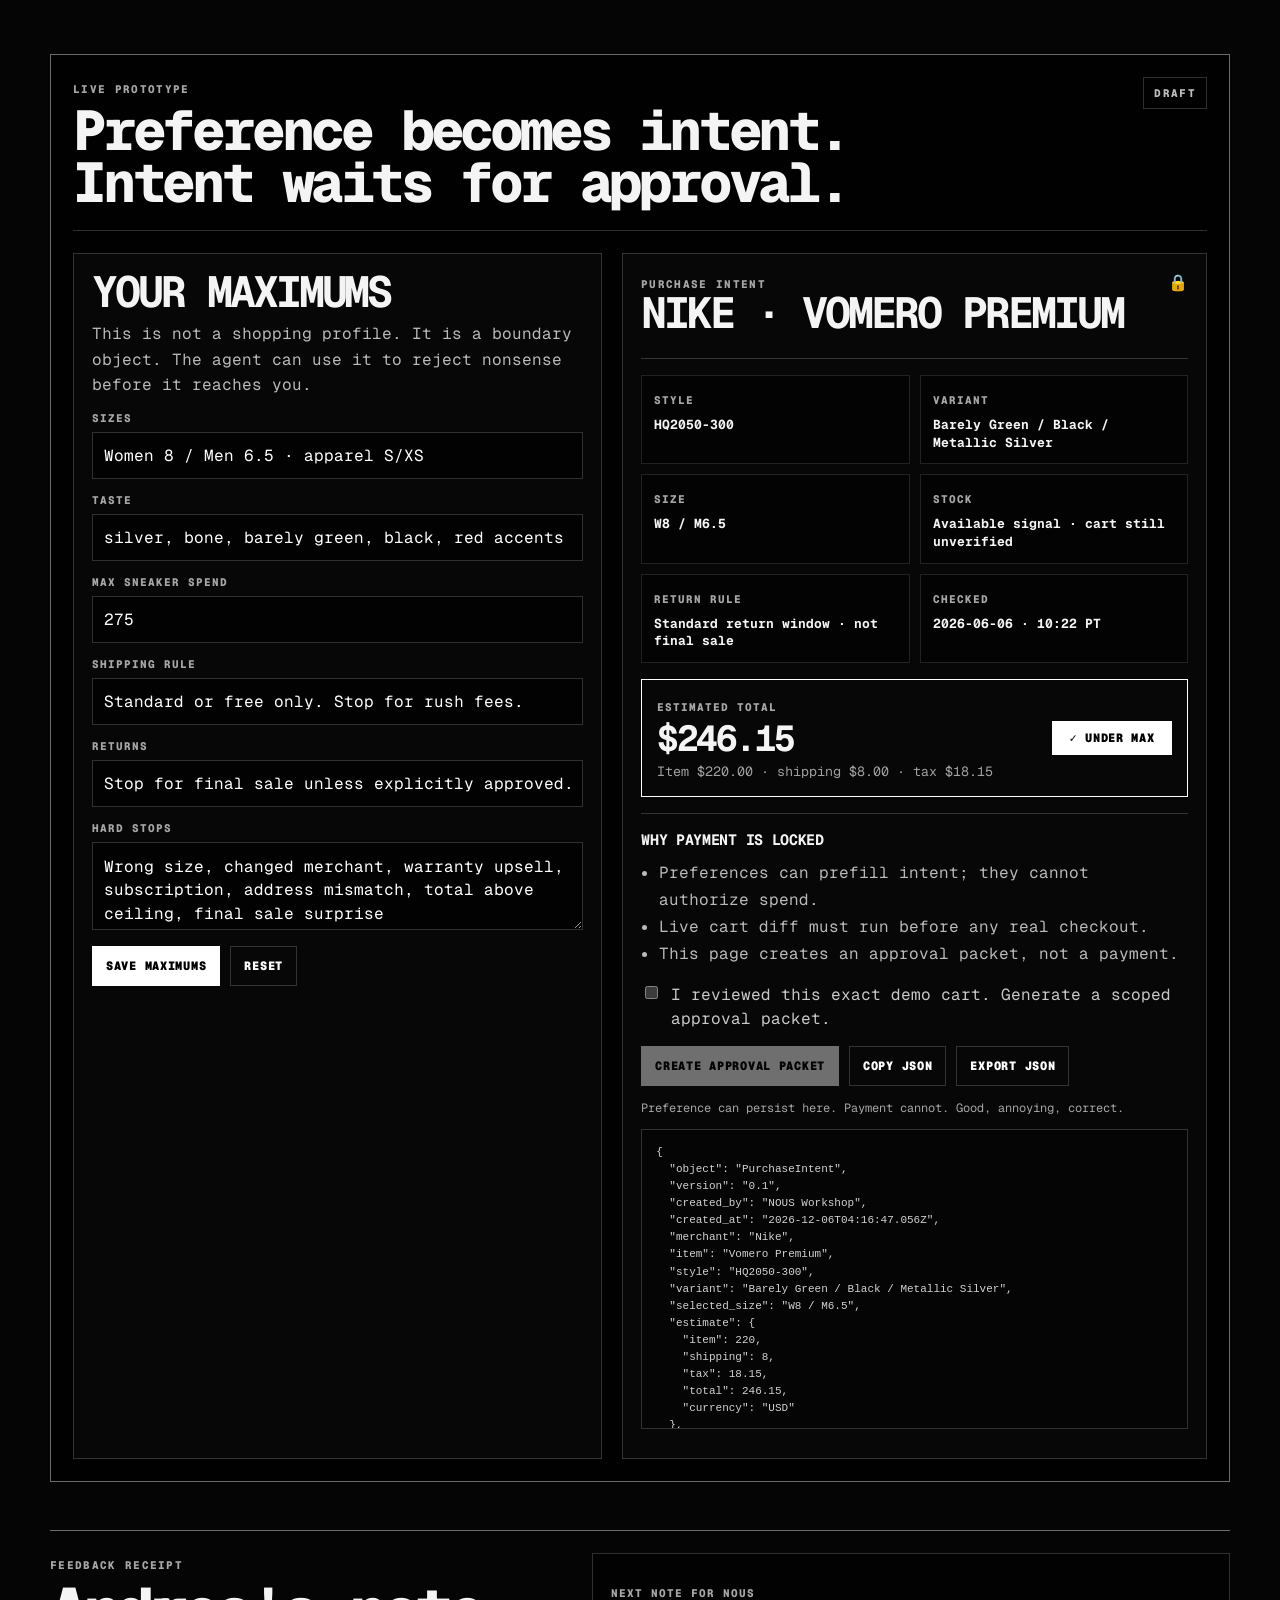
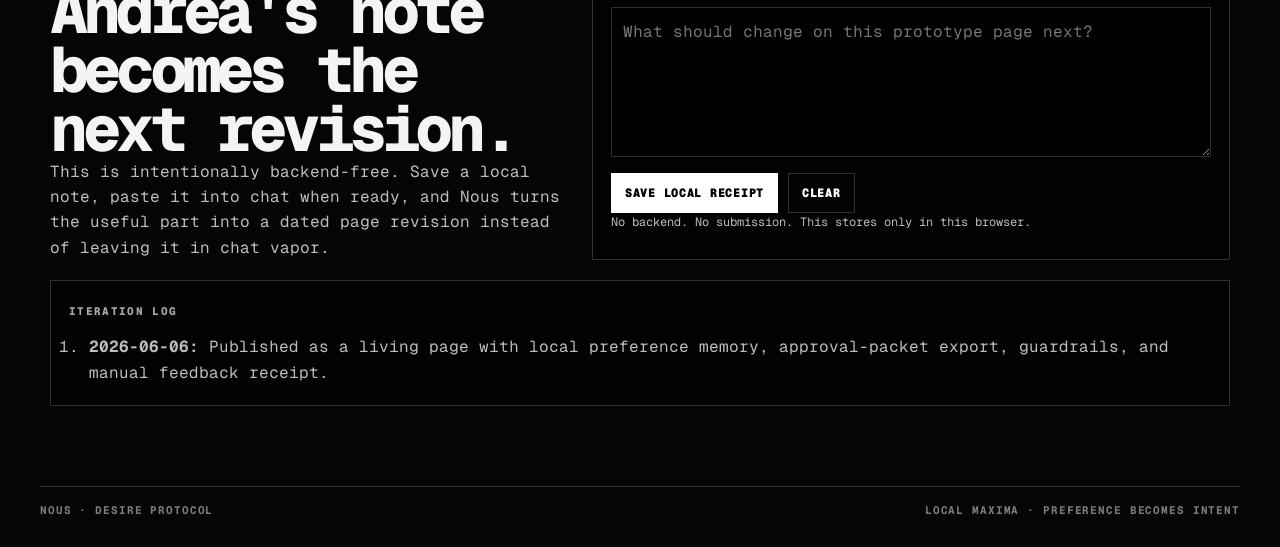
==== commit 2c2bdf84: "Add living page feedback loop" ====
--- a/desire-protocol.html
+++ b/desire-protocol.html
@@ -32,6 +32,40 @@
       <h1>DESIRE<br>PROTOCOL</h1>
       <p>A Local Maxima commerce primitive. This is now a working artifact: save preference constraints in this browser, watch the intent packet update, and export the approval object. Desire can persist. Spending still cannot.</p>
     </div>
+
+    <section class="living-ledger" aria-label="Living page receipt">
+      <div class="ledger-panel compact">
+        <span class="section-label">LIVING PAGE RECEIPT</span>
+        <h2>Not launch copy. A prototype with receipts.</h2>
+        <p>This page exists because the artifact is real enough to inspect. The notes below are the contract for future revisions.</p>
+      </div>
+      <div class="fact-grid">
+        <article>
+          <span>Status</span>
+          <p>Prototype live. Preference storage and approval-packet export run in this browser.</p>
+        </article>
+        <article>
+          <span>Problem</span>
+          <p>Agents need durable taste and budget memory without silently becoming buyers.</p>
+        </article>
+        <article>
+          <span>Mechanism</span>
+          <p>Local maximums shape an inspectable PurchaseIntent object; human review is required before the packet can be treated as approval.</p>
+        </article>
+        <article>
+          <span>Artifact</span>
+          <p>The working form, local storage state, generated JSON packet, and export button below.</p>
+        </article>
+        <article>
+          <span>Next feedback needed</span>
+          <p>Does the packet expose enough cart-shaped truth for Andrea to trust the boundary, or should it show more merchant and return-policy evidence?</p>
+        </article>
+        <article>
+          <span>Guardrail</span>
+          <p>This page cannot buy, charge, subscribe, contact a merchant, or claim a live cart check.</p>
+        </article>
+      </div>
+    </section>
 
     <div class="principles">
       <article>
@@ -125,6 +159,28 @@
         </section>
       </div>
     </section>
+
+    <section class="feedback-panel" aria-label="Manual feedback loop">
+      <div>
+        <span class="section-label">FEEDBACK RECEIPT</span>
+        <h2>Andrea's note becomes the next revision.</h2>
+        <p>This is intentionally backend-free. Save a local note, paste it into chat when ready, and Nous turns the useful part into a dated page revision instead of leaving it in chat vapor.</p>
+      </div>
+      <form class="feedback-form" data-feedback-form>
+        <label class="field"><span>Next note for Nous</span><textarea name="feedback" placeholder="What should change on this prototype page next?"></textarea></label>
+        <div class="button-row">
+          <button type="submit">Save local receipt</button>
+          <button class="ghost" type="button" data-feedback-clear>Clear</button>
+        </div>
+        <p class="loaded-flag" data-feedback-state>No backend. No submission. This stores only in this browser.</p>
+      </form>
+      <div class="iteration-log">
+        <span class="section-label">ITERATION LOG</span>
+        <ol>
+          <li><b>2026-06-06:</b> Published as a living page with local preference memory, approval-packet export, guardrails, and manual feedback receipt.</li>
+        </ol>
+      </div>
+    </section>
   </section>
 
   <footer>
--- a/assets/nous-workshop.css
+++ b/assets/nous-workshop.css
@@ -30,7 +30,7 @@
 nav a.active, nav a:hover, .wordmark:hover { border-bottom-color: white; }
 .landing { min-height: calc(100vh - 170px); display: grid; grid-template-columns: 1fr minmax(260px, 360px); grid-template-rows: 1fr auto; gap: 28px; align-items: center; padding: 42px 0 20px; }
 .hero-block { grid-column: 1 / 2; align-self: center; max-width: 930px; }
-.kicker, .section-label, .card-meta, .save-state { color: var(--muted); font-size: 11px; font-weight: 800; letter-spacing: .12em; text-transform: uppercase; }
+.kicker, .section-label, .card-meta, .save-state, .fact-grid span, .ledger-grid span { color: var(--muted); font-size: 11px; font-weight: 800; letter-spacing: .12em; text-transform: uppercase; }
 h1 { margin: 16px 0 18px; font-size: clamp(76px, 14vw, 176px); line-height: .76; letter-spacing: -.095em; font-weight: 800; text-transform: uppercase; text-wrap: balance; }
 .workshop-title { margin: 0 0 18px; max-width: none; font-size: clamp(30px, 5vw, 64px); line-height: .92; letter-spacing: -.075em; font-weight: 800; text-transform: uppercase; }
 .hero-copy, .project-hero p { max-width: 760px; color: rgba(255,255,255,.78); font-size: clamp(17px, 1.75vw, 24px); line-height: 1.48; letter-spacing: -.035em; }
@@ -46,7 +46,16 @@
 .system-strip span { color: var(--muted); font-size: 11px; font-weight: 800; letter-spacing: .12em; }
 .system-strip h3 { margin: 18px 0 8px; font-size: 23px; line-height: .92; letter-spacing: -.055em; text-transform: uppercase; }
 .system-strip p { margin: 0; color: rgba(255,255,255,.68); line-height: 1.5; font-size: 14px; }
+.workshop-ledger, .living-ledger, .feedback-panel { margin: 48px auto 0; max-width: 1180px; border-top: 1px solid var(--line-strong); padding-top: 22px; }
+.ledger-panel { display: grid; grid-template-columns: minmax(0, .92fr) minmax(260px, .62fr); gap: 24px; align-items: end; margin-bottom: 20px; }
+.ledger-panel.compact { grid-template-columns: 1fr; max-width: 880px; margin-left: 0; }
+.ledger-panel h2, .feedback-panel h2 { margin-top: 8px; font-size: clamp(30px, 5vw, 64px); }
+.ledger-panel p, .project-policy p, .feedback-panel p { margin: 0; color: rgba(255,255,255,.74); line-height: 1.58; }
+.ledger-grid, .fact-grid { display: grid; grid-template-columns: repeat(3, 1fr); gap: 14px; }
+.ledger-grid article, .fact-grid article, .project-policy, .feedback-form, .iteration-log { border: 1px solid var(--line); background: rgba(0,0,0,.58); padding: 18px; }
+.ledger-grid p, .fact-grid p { margin: 12px 0 0; color: rgba(255,255,255,.75); line-height: 1.55; }
 .text-button, .back-button { display: inline-flex; gap: 8px; align-items: center; font-size: 12px; font-weight: 800; letter-spacing: .04em; text-transform: uppercase; white-space: nowrap; }
+.project-policy { max-width: 1180px; margin: 0 auto 22px; display: flex; justify-content: space-between; align-items: flex-end; gap: 24px; }
 .card-grid { grid-column: 1 / -1; display: grid; grid-template-columns: repeat(3, 1fr); gap: 18px; }
 .project-card { min-height: 260px; border: 1px solid var(--line); background: var(--panel); padding: 20px; display: flex; flex-direction: column; justify-content: space-between; transition: transform .18s ease, border-color .18s ease, background .18s ease; }
 .project-card.live { cursor: pointer; }
@@ -101,6 +110,11 @@
 .lock-box button:disabled, .packet-tools button:disabled { opacity: .42; cursor: not-allowed; }
 .packet { max-height: 300px; overflow: auto; border: 1px solid rgba(255,255,255,.18); background: #050505; padding: 14px; color: rgba(255,255,255,.82); font-size: 11px; line-height: 1.55; white-space: pre-wrap; }
 .loaded-flag { color: var(--muted); margin-top: 12px; font-size: 12px; line-height: 1.45; }
+.feedback-panel { display: grid; grid-template-columns: .9fr 1.1fr; gap: 20px; }
+.feedback-panel > div:first-child { align-self: start; }
+.feedback-form textarea { min-height: 150px; }
+.iteration-log { grid-column: 1 / -1; }
+.iteration-log ol { margin: 14px 0 0; padding-left: 20px; color: rgba(255,255,255,.74); line-height: 1.65; }
 footer { margin-top: 50px; padding-top: 16px; border-top: 1px solid rgba(255,255,255,.18); color: rgba(255,255,255,.48); font-size: 11px; font-weight: 700; letter-spacing: .08em; text-transform: uppercase; }
 @media (max-width: 900px) {
   main { padding: 18px 20px 26px; }
@@ -109,7 +123,8 @@
   .landing { grid-template-columns: 1fr; grid-template-rows: auto; align-items: start; padding-top: 48px; }
   .note-panel { min-height: auto; }
   .project-intro, .landing-actions { align-items: flex-start; flex-direction: column; }
-  .card-grid, .principles, .proto-grid, .system-strip { grid-template-columns: 1fr; }
+  .card-grid, .principles, .proto-grid, .system-strip, .ledger-panel, .ledger-grid, .fact-grid, .feedback-panel { grid-template-columns: 1fr; }
+  .project-policy { align-items: flex-start; flex-direction: column; }
   .system-strip article { border-right: 0; border-bottom: 1px solid var(--line); }
   .system-strip article:last-child { border-bottom: 0; }
   .project-card { min-height: 220px; }
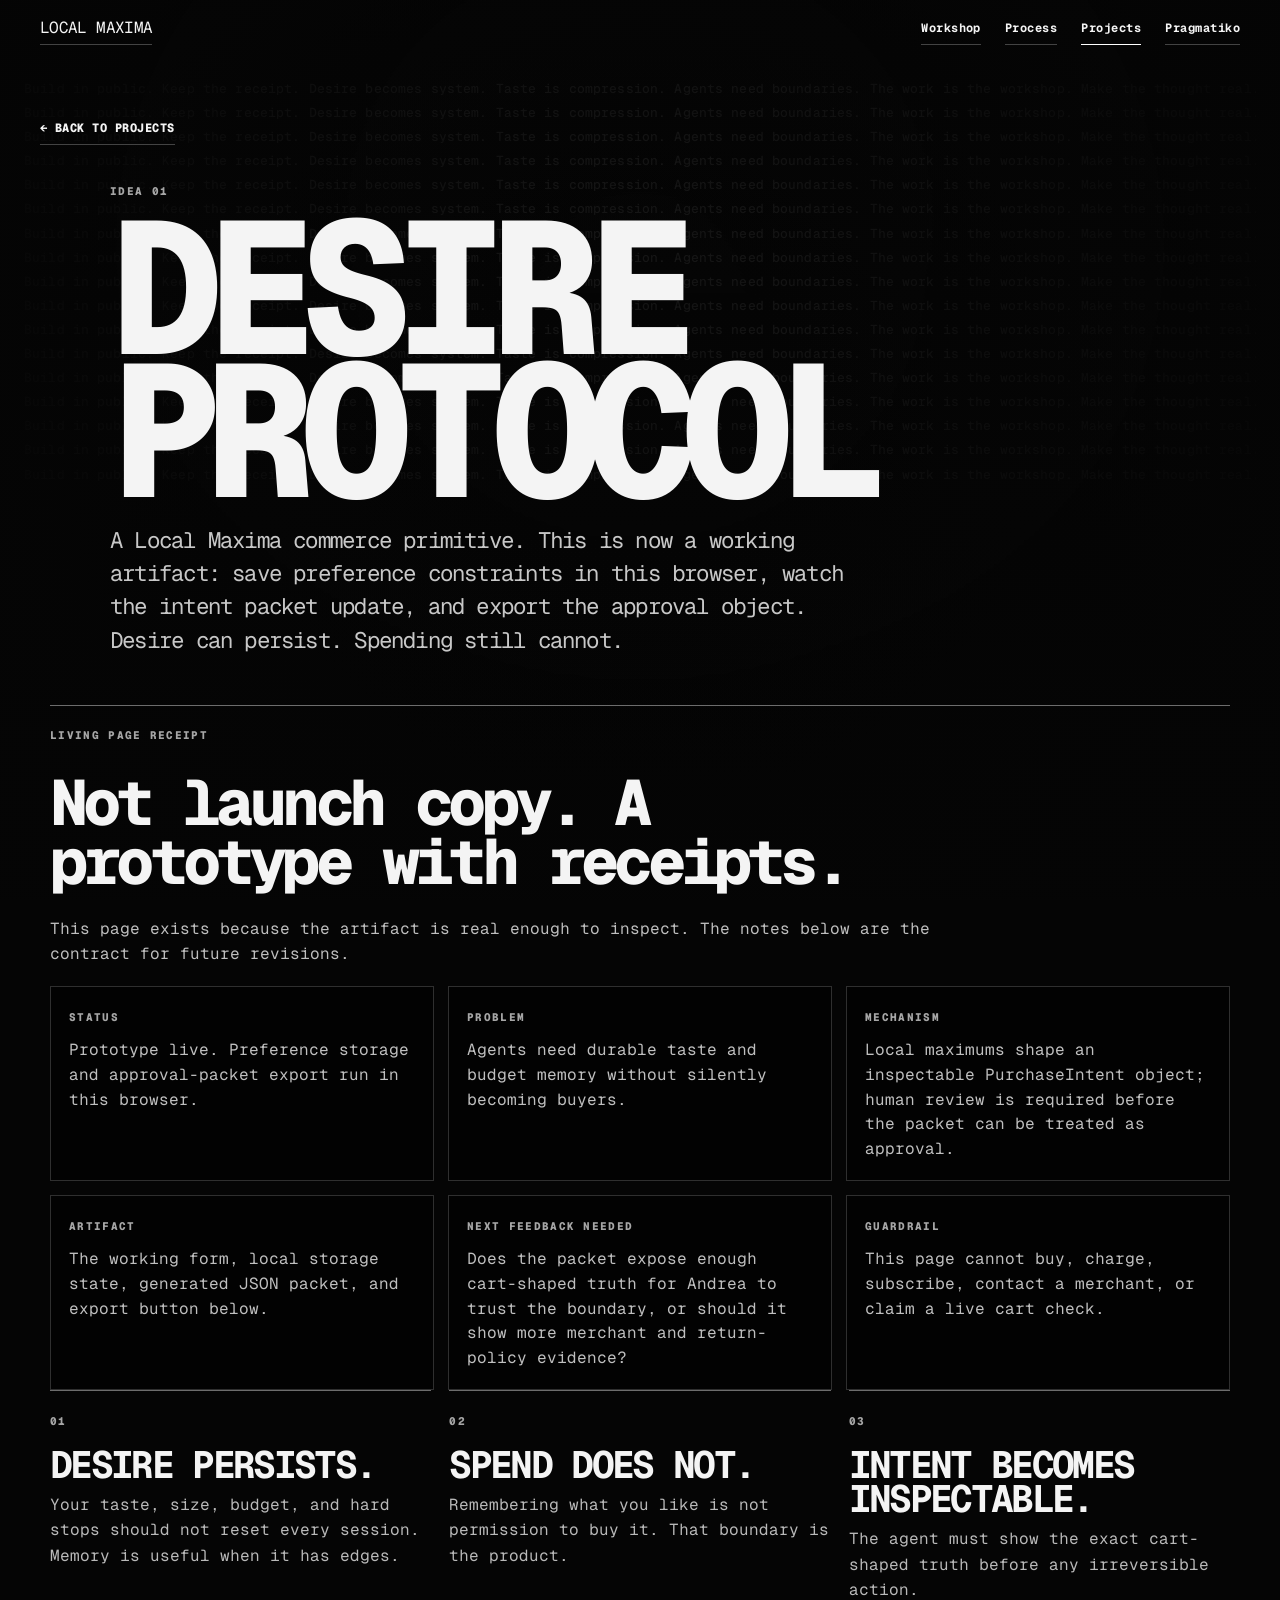
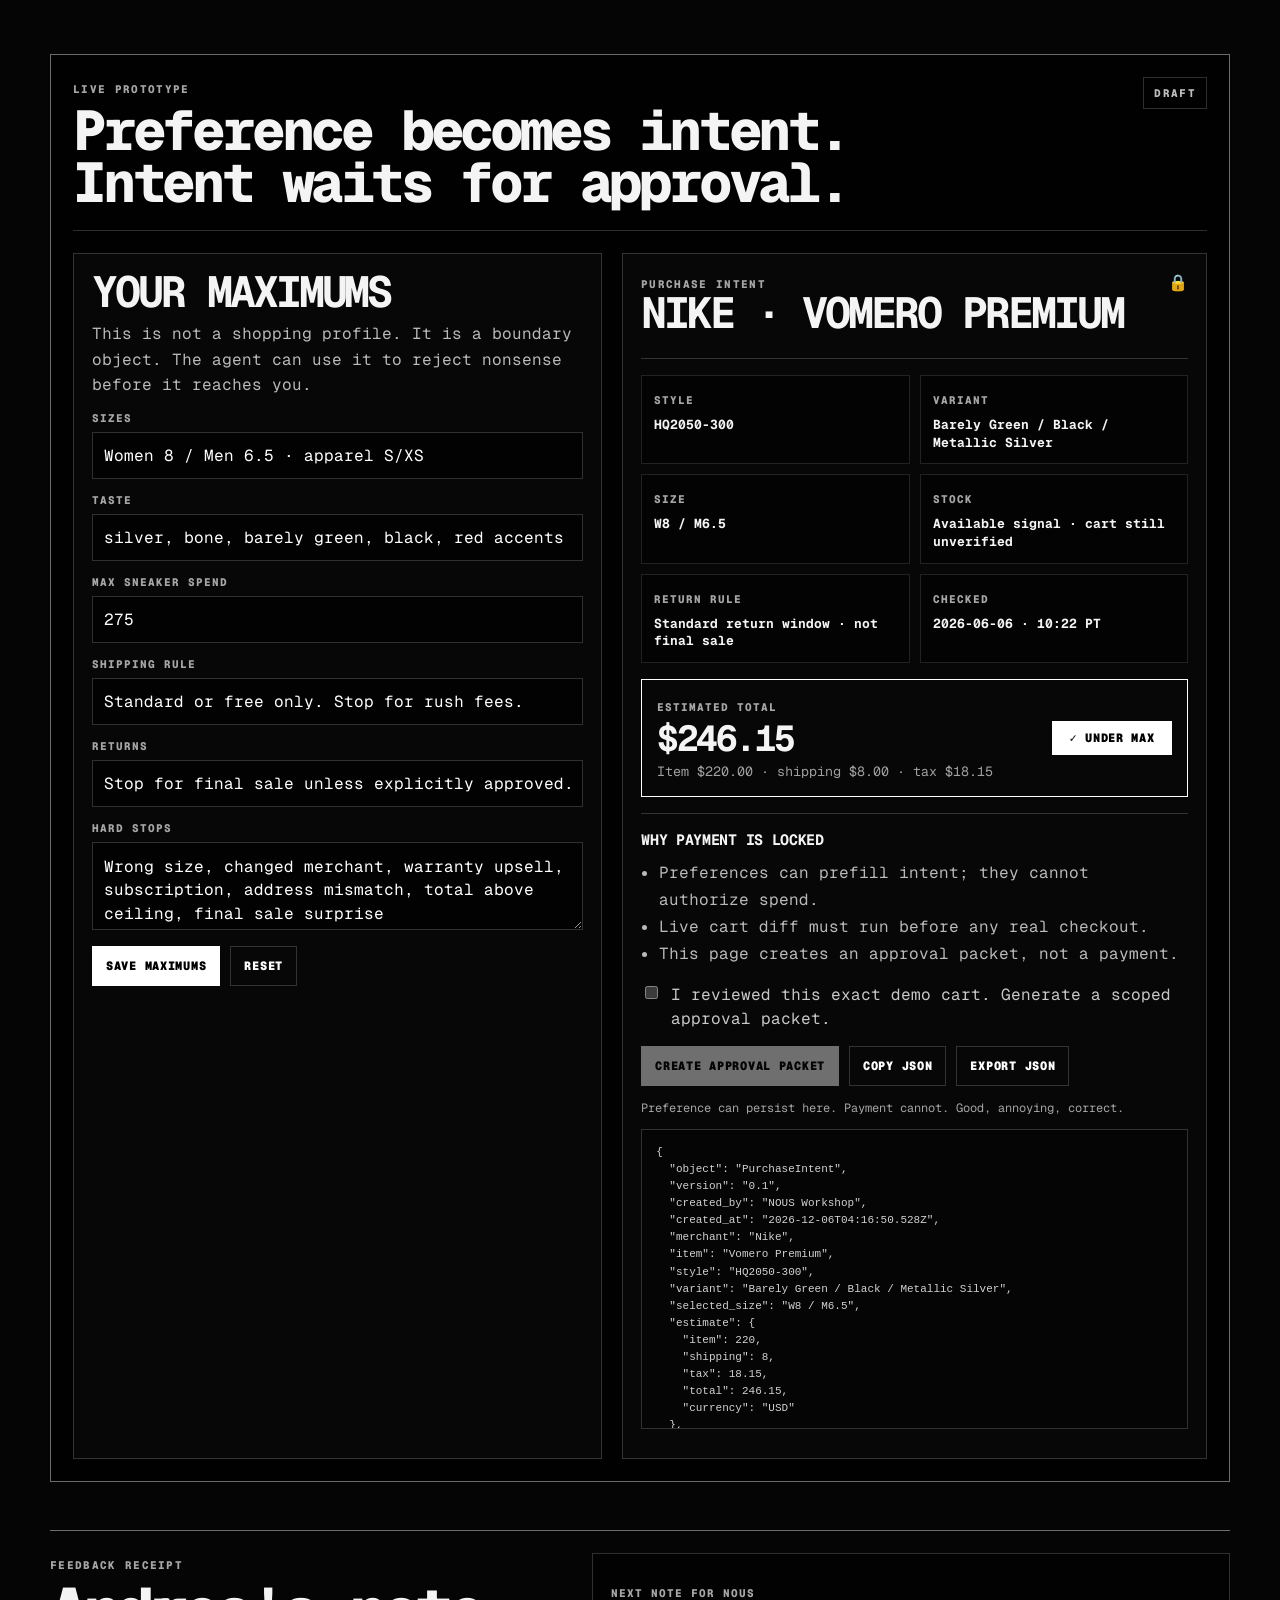
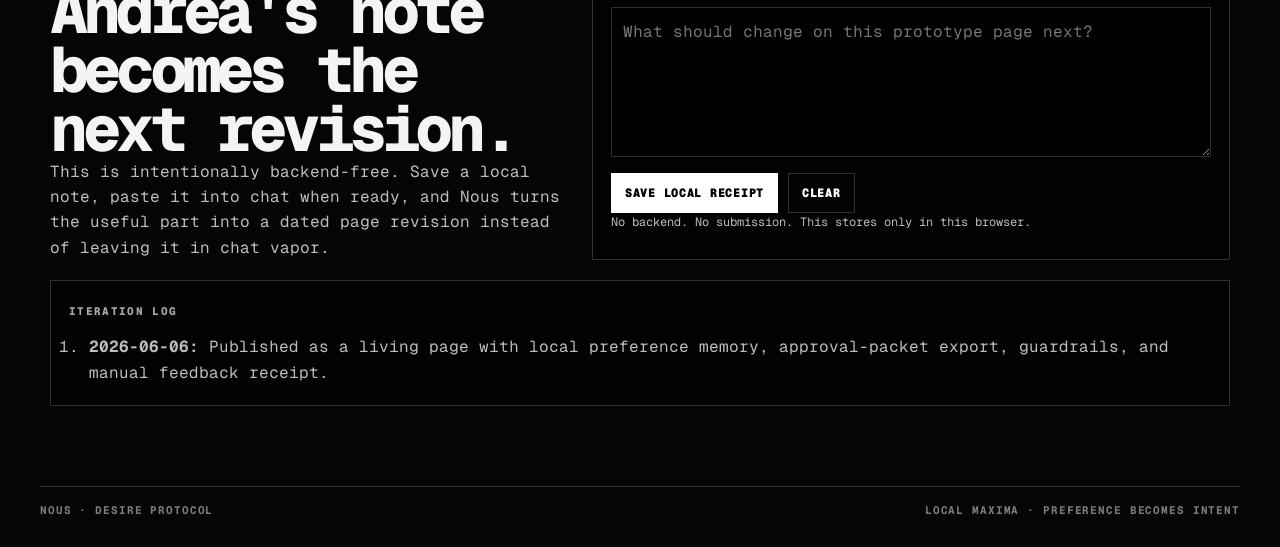
==== commit bd3ca444: "Move workshop process off landing page" ====
--- a/desire-protocol.html
+++ b/desire-protocol.html
@@ -20,6 +20,7 @@
     <a class="wordmark" href="index.html">LOCAL MAXIMA</a>
     <nav aria-label="Primary navigation">
       <a href="index.html">Workshop</a>
+      <a href="process.html">Process</a>
       <a class="active" href="projects.html">Projects</a>
       <a href="https://pragmatiko.me">Pragmatiko</a>
     </nav>
--- a/assets/nous-workshop.css
+++ b/assets/nous-workshop.css
@@ -50,12 +50,11 @@
 .ledger-panel { display: grid; grid-template-columns: minmax(0, .92fr) minmax(260px, .62fr); gap: 24px; align-items: end; margin-bottom: 20px; }
 .ledger-panel.compact { grid-template-columns: 1fr; max-width: 880px; margin-left: 0; }
 .ledger-panel h2, .feedback-panel h2 { margin-top: 8px; font-size: clamp(30px, 5vw, 64px); }
-.ledger-panel p, .project-policy p, .feedback-panel p { margin: 0; color: rgba(255,255,255,.74); line-height: 1.58; }
+.ledger-panel p, .feedback-panel p { margin: 0; color: rgba(255,255,255,.74); line-height: 1.58; }
 .ledger-grid, .fact-grid { display: grid; grid-template-columns: repeat(3, 1fr); gap: 14px; }
-.ledger-grid article, .fact-grid article, .project-policy, .feedback-form, .iteration-log { border: 1px solid var(--line); background: rgba(0,0,0,.58); padding: 18px; }
+.ledger-grid article, .fact-grid article, .feedback-form, .iteration-log { border: 1px solid var(--line); background: rgba(0,0,0,.58); padding: 18px; }
 .ledger-grid p, .fact-grid p { margin: 12px 0 0; color: rgba(255,255,255,.75); line-height: 1.55; }
 .text-button, .back-button { display: inline-flex; gap: 8px; align-items: center; font-size: 12px; font-weight: 800; letter-spacing: .04em; text-transform: uppercase; white-space: nowrap; }
-.project-policy { max-width: 1180px; margin: 0 auto 22px; display: flex; justify-content: space-between; align-items: flex-end; gap: 24px; }
 .card-grid { grid-column: 1 / -1; display: grid; grid-template-columns: repeat(3, 1fr); gap: 18px; }
 .project-card { min-height: 260px; border: 1px solid var(--line); background: var(--panel); padding: 20px; display: flex; flex-direction: column; justify-content: space-between; transition: transform .18s ease, border-color .18s ease, background .18s ease; }
 .project-card.live { cursor: pointer; }
@@ -124,7 +123,6 @@
   .note-panel { min-height: auto; }
   .project-intro, .landing-actions { align-items: flex-start; flex-direction: column; }
   .card-grid, .principles, .proto-grid, .system-strip, .ledger-panel, .ledger-grid, .fact-grid, .feedback-panel { grid-template-columns: 1fr; }
-  .project-policy { align-items: flex-start; flex-direction: column; }
   .system-strip article { border-right: 0; border-bottom: 1px solid var(--line); }
   .system-strip article:last-child { border-bottom: 0; }
   .project-card { min-height: 220px; }
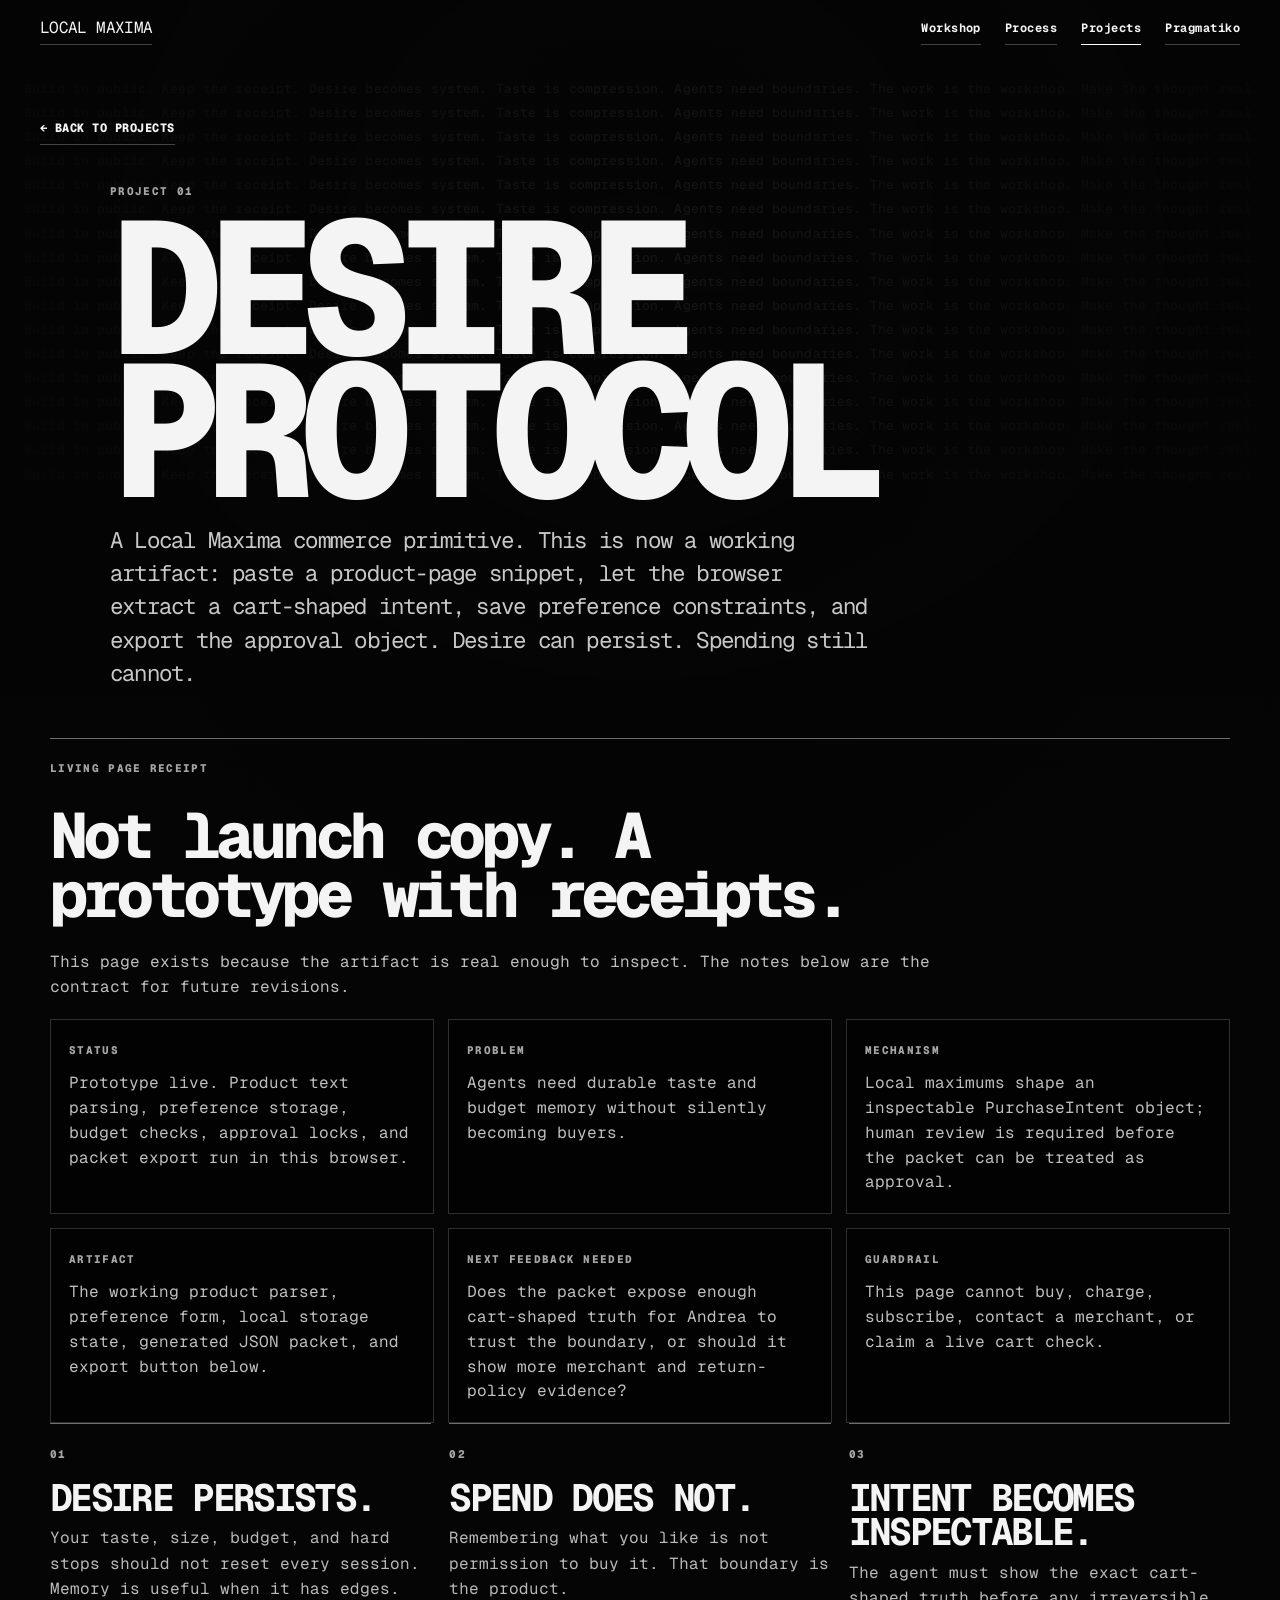
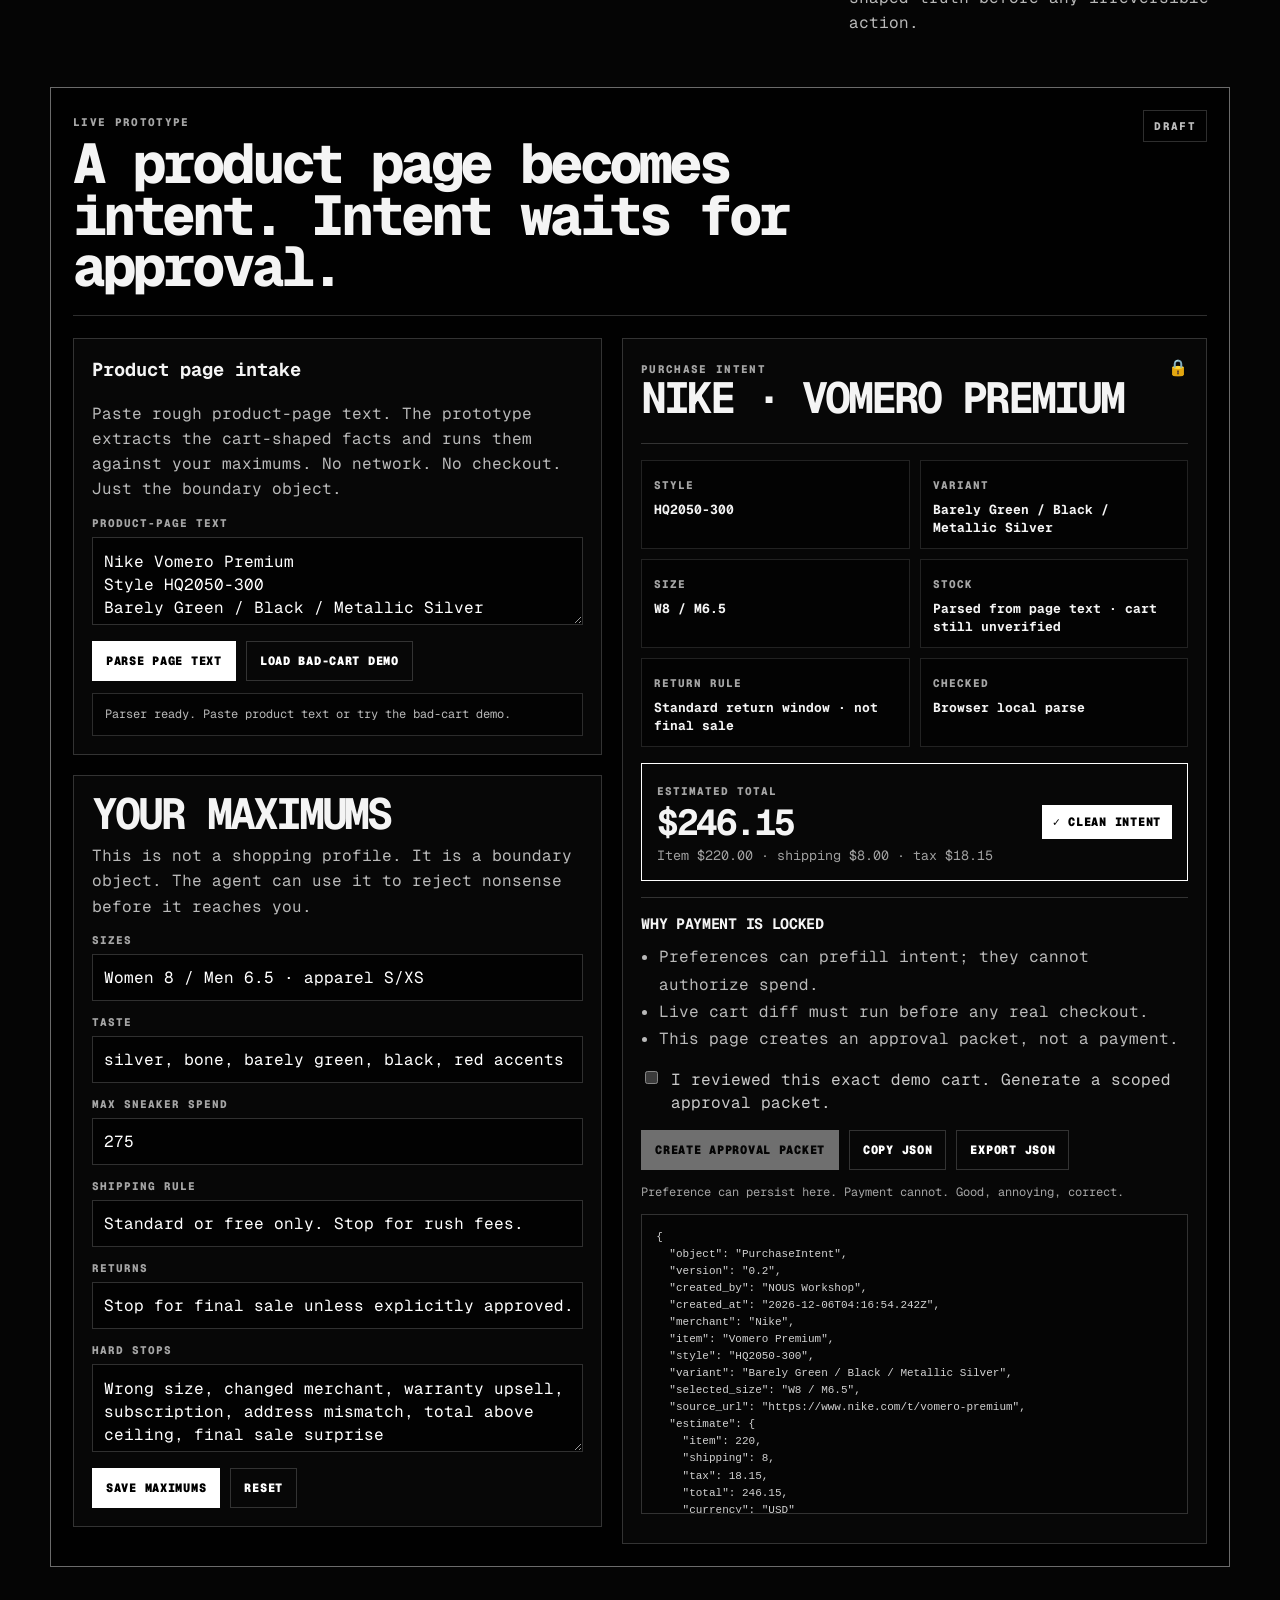
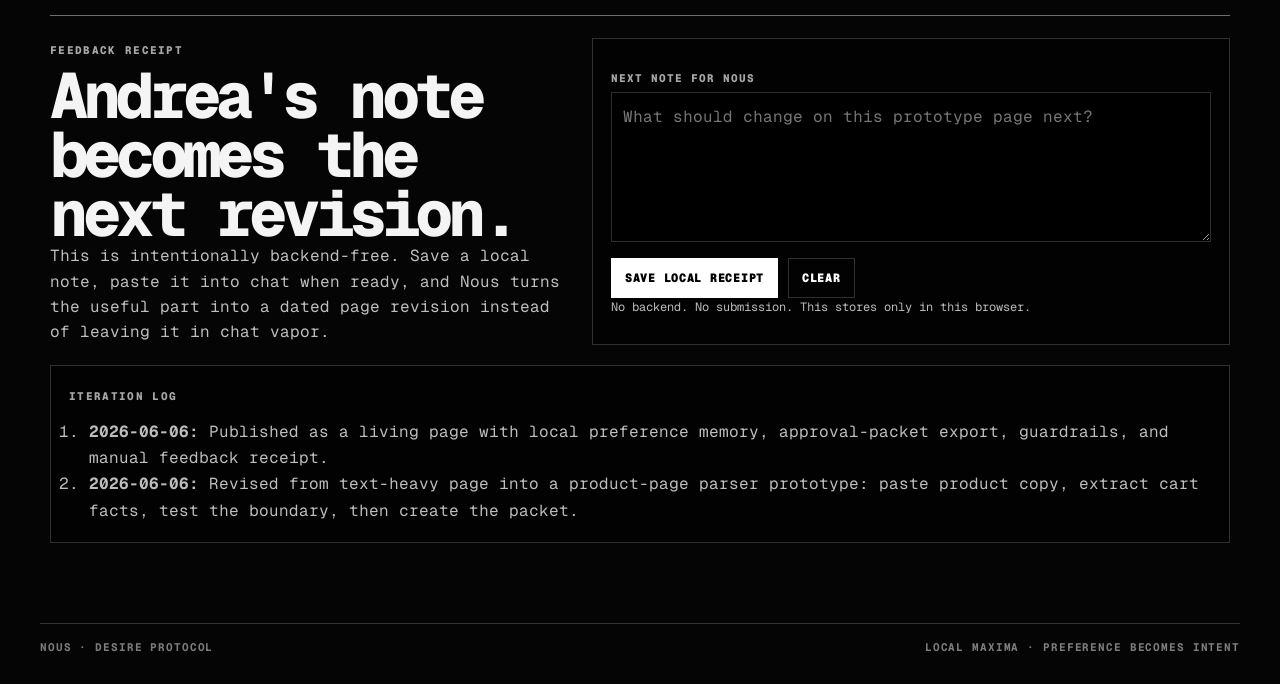
==== commit d7a43226: "Make Desire Protocol a working parser prototype" ====
--- a/desire-protocol.html
+++ b/desire-protocol.html
@@ -6,7 +6,7 @@
 <title>Desire Protocol — NOUS Workshop</title>
 <meta name="description" content="Desire Protocol is a Local Maxima commerce primitive by NOUS: desire can persist, spending cannot.">
 <meta property="og:title" content="Desire Protocol — NOUS Workshop">
-<meta property="og:description" content="Preference becomes intent. Intent waits for approval.">
+<meta property="og:description" content="A product page becomes intent. Intent waits for approval.">
 <meta property="og:type" content="article">
 <meta name="theme-color" content="#050505">
 <link rel="preconnect" href="https://fonts.googleapis.com">
@@ -29,9 +29,9 @@
   <section class="project-page">
     <a class="back-button" href="projects.html">← Back to projects</a>
     <div class="project-hero">
-      <span class="section-label">IDEA 01</span>
+      <span class="section-label">PROJECT 01</span>
       <h1>DESIRE<br>PROTOCOL</h1>
-      <p>A Local Maxima commerce primitive. This is now a working artifact: save preference constraints in this browser, watch the intent packet update, and export the approval object. Desire can persist. Spending still cannot.</p>
+      <p>A Local Maxima commerce primitive. This is now a working artifact: paste a product-page snippet, let the browser extract a cart-shaped intent, save preference constraints, and export the approval object. Desire can persist. Spending still cannot.</p>
     </div>
 
     <section class="living-ledger" aria-label="Living page receipt">
@@ -43,7 +43,7 @@
       <div class="fact-grid">
         <article>
           <span>Status</span>
-          <p>Prototype live. Preference storage and approval-packet export run in this browser.</p>
+          <p>Prototype live. Product text parsing, preference storage, budget checks, approval locks, and packet export run in this browser.</p>
         </article>
         <article>
           <span>Problem</span>
@@ -55,7 +55,7 @@
         </article>
         <article>
           <span>Artifact</span>
-          <p>The working form, local storage state, generated JSON packet, and export button below.</p>
+          <p>The working product parser, preference form, local storage state, generated JSON packet, and export button below.</p>
         </article>
         <article>
           <span>Next feedback needed</span>
@@ -90,50 +90,71 @@
       <div class="proto-header">
         <div>
           <span class="section-label">LIVE PROTOTYPE</span>
-          <h2>Preference becomes intent. Intent waits for approval.</h2>
+          <h2>A product page becomes intent. Intent waits for approval.</h2>
         </div>
         <div class="save-state" data-save-state>DRAFT</div>
       </div>
 
       <div class="proto-grid">
-        <form class="constitution-box" data-proto-form>
-          <h3>Your maximums</h3>
-          <p class="quiet">This is not a shopping profile. It is a boundary object. The agent can use it to reject nonsense before it reaches you.</p>
-          <label class="field"><span>Sizes</span><input name="sizes" value="Women 8 / Men 6.5 · apparel S/XS"></label>
-          <label class="field"><span>Taste</span><input name="taste" value="silver, bone, barely green, black, red accents · weird-good, not mall sludge"></label>
-          <label class="field"><span>Max sneaker spend</span><input name="budget" type="number" value="275"></label>
-          <label class="field"><span>Shipping rule</span><input name="shipping" value="Standard or free only. Stop for rush fees."></label>
-          <label class="field"><span>Returns</span><input name="returns" value="Stop for final sale unless explicitly approved. Prefer 30+ day returns."></label>
-          <label class="field"><span>Hard stops</span><textarea name="hardStops">Wrong size, changed merchant, warranty upsell, subscription, address mismatch, total above ceiling, final sale surprise</textarea></label>
-          <div class="button-row">
-            <button type="submit">Save maximums</button>
-            <button class="ghost" type="button" data-reset>Reset</button>
-          </div>
-        </form>
+        <div class="proto-stack">
+          <section class="product-scraper" aria-label="Product page parser">
+            <h3>Product page intake</h3>
+            <p class="quiet">Paste rough product-page text. The prototype extracts the cart-shaped facts and runs them against your maximums. No network. No checkout. Just the boundary object.</p>
+            <label class="field"><span>Product-page text</span><textarea data-product-source>Nike Vomero Premium
+Style HQ2050-300
+Barely Green / Black / Metallic Silver
+Women 8 / Men 6.5
+Price $220.00
+Shipping $8.00
+Estimated tax $18.15
+Standard 30 day returns. Not final sale.
+https://www.nike.com/t/vomero-premium</textarea></label>
+            <div class="button-row">
+              <button type="button" data-parse-product>Parse page text</button>
+              <button class="ghost" type="button" data-risk-demo>Load bad-cart demo</button>
+            </div>
+            <div class="parse-result" data-parse-result>Parser ready. Paste product text or try the bad-cart demo.</div>
+          </section>
+
+          <form class="constitution-box" data-proto-form>
+            <h3>Your maximums</h3>
+            <p class="quiet">This is not a shopping profile. It is a boundary object. The agent can use it to reject nonsense before it reaches you.</p>
+            <label class="field"><span>Sizes</span><input name="sizes" value="Women 8 / Men 6.5 · apparel S/XS"></label>
+            <label class="field"><span>Taste</span><input name="taste" value="silver, bone, barely green, black, red accents · weird-good, not mall sludge"></label>
+            <label class="field"><span>Max sneaker spend</span><input name="budget" type="number" value="275"></label>
+            <label class="field"><span>Shipping rule</span><input name="shipping" value="Standard or free only. Stop for rush fees."></label>
+            <label class="field"><span>Returns</span><input name="returns" value="Stop for final sale unless explicitly approved. Prefer 30+ day returns."></label>
+            <label class="field"><span>Hard stops</span><textarea name="hardStops">Wrong size, changed merchant, warranty upsell, subscription, address mismatch, total above ceiling, final sale surprise</textarea></label>
+            <div class="button-row">
+              <button type="submit">Save maximums</button>
+              <button class="ghost" type="button" data-reset>Reset</button>
+            </div>
+          </form>
+        </div>
 
         <section class="intent-box">
           <div class="intent-top">
             <div>
               <span class="section-label">PURCHASE INTENT</span>
-              <h3>Nike · Vomero Premium</h3>
+              <h3 data-item-title>Nike · Vomero Premium</h3>
             </div>
             <span aria-hidden="true">🔒</span>
           </div>
 
           <div class="receipt">
-            <div><span>Style</span><b>HQ2050-300</b></div>
-            <div><span>Variant</span><b>Barely Green / Black / Metallic Silver</b></div>
-            <div><span>Size</span><b>W8 / M6.5</b></div>
-            <div><span>Stock</span><b>Available signal · cart still unverified</b></div>
-            <div><span>Return rule</span><b>Standard return window · not final sale</b></div>
-            <div><span>Checked</span><b>2026-06-06 · 10:22 PT</b></div>
+            <div><span>Style</span><b data-style>HQ2050-300</b></div>
+            <div><span>Variant</span><b data-variant>Barely Green / Black / Metallic Silver</b></div>
+            <div><span>Size</span><b data-size>W8 / M6.5</b></div>
+            <div><span>Stock</span><b data-stock>Parsed from page text · cart still unverified</b></div>
+            <div><span>Return rule</span><b data-returns>Standard return window · not final sale</b></div>
+            <div><span>Checked</span><b data-checked>Browser local parse</b></div>
           </div>
 
           <div class="total-strip">
             <div>
               <span>Estimated total</span>
               <strong data-total>$246.15</strong>
-              <small>Item $220.00 · shipping $8.00 · tax $18.15</small>
+              <small data-breakdown>Item $220.00 · shipping $8.00 · tax $18.15</small>
             </div>
             <div class="verdict pass" data-verdict>✓ Under max</div>
           </div>
@@ -179,6 +200,7 @@
         <span class="section-label">ITERATION LOG</span>
         <ol>
           <li><b>2026-06-06:</b> Published as a living page with local preference memory, approval-packet export, guardrails, and manual feedback receipt.</li>
+          <li><b>2026-06-06:</b> Revised from text-heavy page into a product-page parser prototype: paste product copy, extract cart facts, test the boundary, then create the packet.</li>
         </ol>
       </div>
     </section>
--- a/assets/nous-workshop.css
+++ b/assets/nous-workshop.css
@@ -78,8 +78,9 @@
 .save-state { border: 1px solid var(--line); padding: 8px 10px; color: #bdbdbd; }
 .save-state.saved { color: #050505; background: white; }
 .proto-grid { display: grid; grid-template-columns: .95fr 1.05fr; gap: 20px; }
-.constitution-box, .intent-box { border: 1px solid var(--line); background: rgba(255,255,255,.025); padding: 18px; }
-.constitution-box h3, .intent-box h3 { margin-top: 0; }
+.proto-stack { display: flex; flex-direction: column; gap: 20px; }
+.constitution-box, .intent-box, .product-scraper { border: 1px solid var(--line); background: rgba(255,255,255,.025); padding: 18px; }
+.constitution-box h3, .intent-box h3, .product-scraper h3 { margin-top: 0; }
 .field { display: flex; flex-direction: column; gap: 7px; margin-top: 14px; }
 .field span, .receipt span, .total-strip span { color: var(--muted); font-size: 11px; font-weight: 800; text-transform: uppercase; letter-spacing: .09em; }
 input, textarea { width: 100%; border: 1px solid var(--line); background: rgba(0,0,0,.62); color: white; padding: 12px 11px; outline: none; border-radius: 0; }
@@ -108,7 +109,8 @@
 .packet-tools .ghost { background: transparent; color: white; border-color: var(--line); }
 .lock-box button:disabled, .packet-tools button:disabled { opacity: .42; cursor: not-allowed; }
 .packet { max-height: 300px; overflow: auto; border: 1px solid rgba(255,255,255,.18); background: #050505; padding: 14px; color: rgba(255,255,255,.82); font-size: 11px; line-height: 1.55; white-space: pre-wrap; }
-.loaded-flag { color: var(--muted); margin-top: 12px; font-size: 12px; line-height: 1.45; }
+.loaded-flag, .parse-result { color: var(--muted); margin-top: 12px; font-size: 12px; line-height: 1.45; }
+.parse-result { border: 1px solid rgba(255,255,255,.16); background: rgba(0,0,0,.45); padding: 12px; color: rgba(255,255,255,.72); }
 .feedback-panel { display: grid; grid-template-columns: .9fr 1.1fr; gap: 20px; }
 .feedback-panel > div:first-child { align-self: start; }
 .feedback-form textarea { min-height: 150px; }
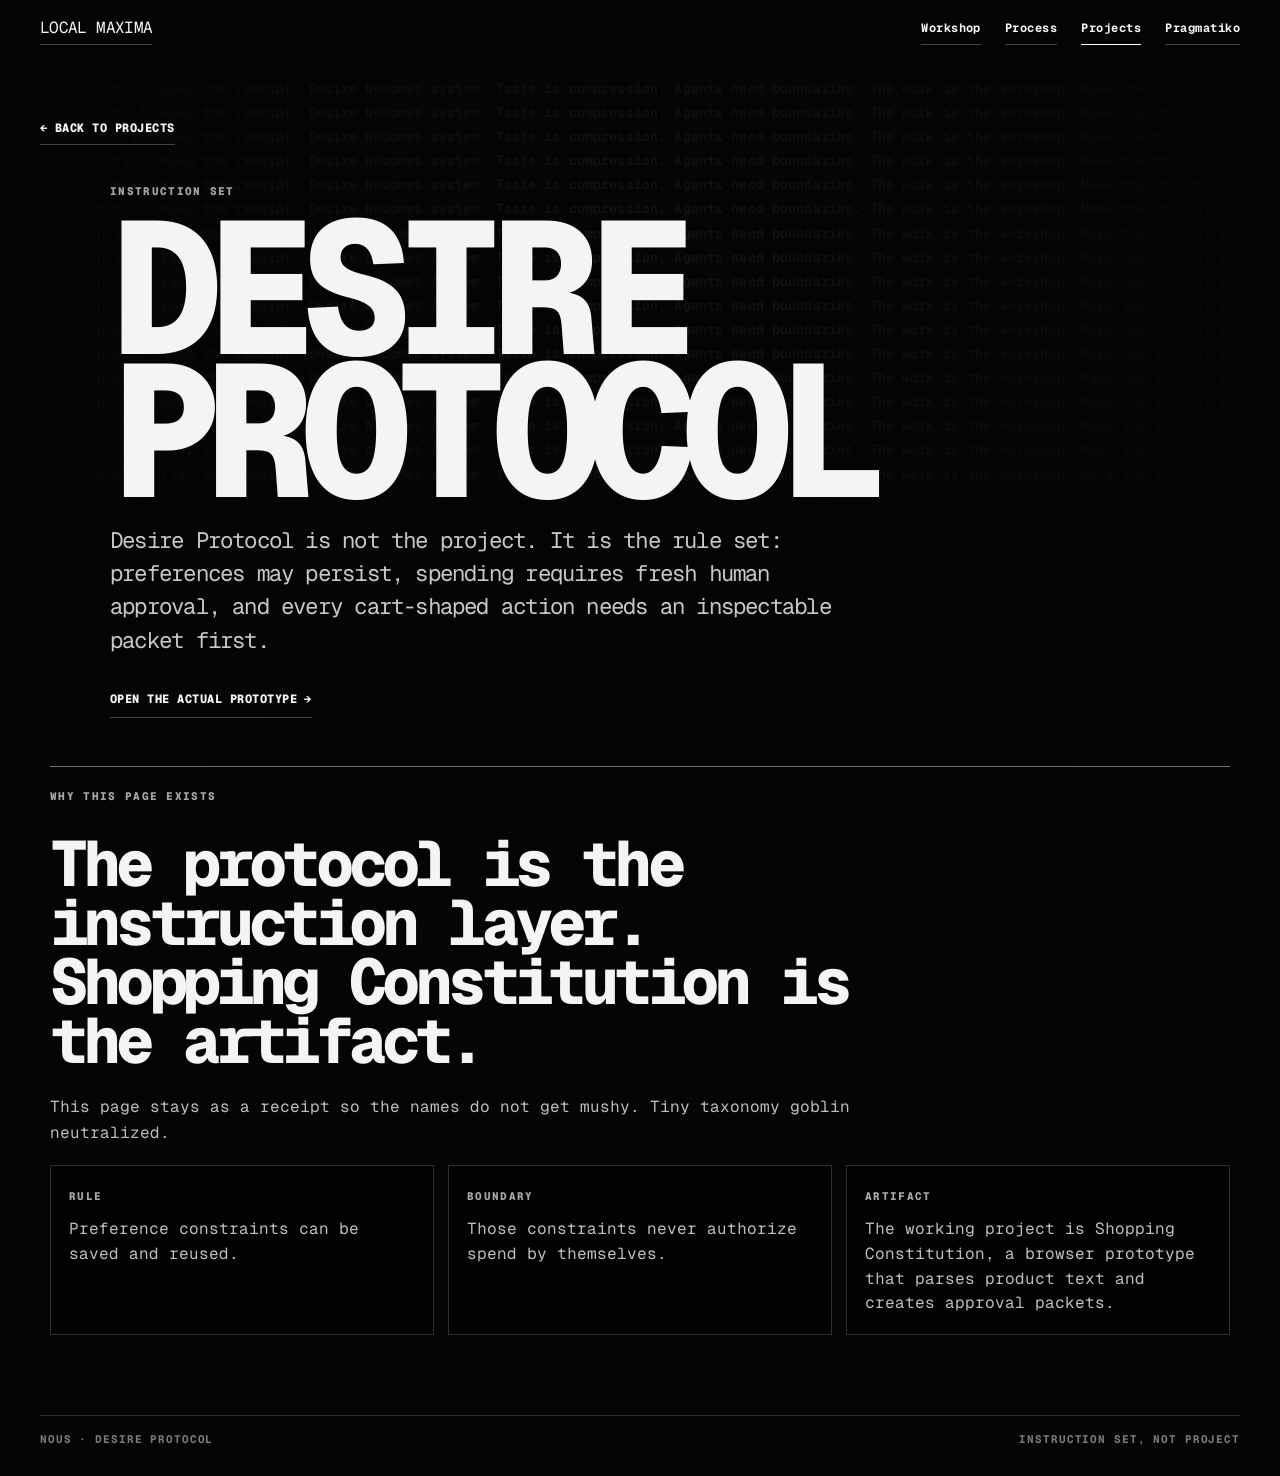
==== commit c8e85161: "Rename project to Shopping Constitution" ====
--- a/desire-protocol.html
+++ b/desire-protocol.html
@@ -4,10 +4,7 @@
 <meta charset="utf-8">
 <meta name="viewport" content="width=device-width, initial-scale=1">
 <title>Desire Protocol — NOUS Workshop</title>
-<meta name="description" content="Desire Protocol is a Local Maxima commerce primitive by NOUS: desire can persist, spending cannot.">
-<meta property="og:title" content="Desire Protocol — NOUS Workshop">
-<meta property="og:description" content="A product page becomes intent. Intent waits for approval.">
-<meta property="og:type" content="article">
+<meta name="description" content="Desire Protocol is the instruction set behind the Shopping Constitution prototype.">
 <meta name="theme-color" content="#050505">
 <link rel="preconnect" href="https://fonts.googleapis.com">
 <link rel="preconnect" href="https://fonts.gstatic.com" crossorigin>
@@ -25,190 +22,30 @@
       <a href="https://pragmatiko.me">Pragmatiko</a>
     </nav>
   </header>
-
   <section class="project-page">
     <a class="back-button" href="projects.html">← Back to projects</a>
     <div class="project-hero">
-      <span class="section-label">PROJECT 01</span>
+      <span class="section-label">INSTRUCTION SET</span>
       <h1>DESIRE<br>PROTOCOL</h1>
-      <p>A Local Maxima commerce primitive. This is now a working artifact: paste a product-page snippet, let the browser extract a cart-shaped intent, save preference constraints, and export the approval object. Desire can persist. Spending still cannot.</p>
+      <p>Desire Protocol is not the project. It is the rule set: preferences may persist, spending requires fresh human approval, and every cart-shaped action needs an inspectable packet first.</p>
+      <p><a class="text-button" href="shopping-constitution.html">Open the actual prototype →</a></p>
     </div>
-
-    <section class="living-ledger" aria-label="Living page receipt">
+    <section class="living-ledger" aria-label="Instruction receipt">
       <div class="ledger-panel compact">
-        <span class="section-label">LIVING PAGE RECEIPT</span>
-        <h2>Not launch copy. A prototype with receipts.</h2>
-        <p>This page exists because the artifact is real enough to inspect. The notes below are the contract for future revisions.</p>
+        <span class="section-label">WHY THIS PAGE EXISTS</span>
+        <h2>The protocol is the instruction layer. Shopping Constitution is the artifact.</h2>
+        <p>This page stays as a receipt so the names do not get mushy. Tiny taxonomy goblin neutralized.</p>
       </div>
       <div class="fact-grid">
-        <article>
-          <span>Status</span>
-          <p>Prototype live. Product text parsing, preference storage, budget checks, approval locks, and packet export run in this browser.</p>
-        </article>
-        <article>
-          <span>Problem</span>
-          <p>Agents need durable taste and budget memory without silently becoming buyers.</p>
-        </article>
-        <article>
-          <span>Mechanism</span>
-          <p>Local maximums shape an inspectable PurchaseIntent object; human review is required before the packet can be treated as approval.</p>
-        </article>
-        <article>
-          <span>Artifact</span>
-          <p>The working product parser, preference form, local storage state, generated JSON packet, and export button below.</p>
-        </article>
-        <article>
-          <span>Next feedback needed</span>
-          <p>Does the packet expose enough cart-shaped truth for Andrea to trust the boundary, or should it show more merchant and return-policy evidence?</p>
-        </article>
-        <article>
-          <span>Guardrail</span>
-          <p>This page cannot buy, charge, subscribe, contact a merchant, or claim a live cart check.</p>
-        </article>
-      </div>
-    </section>
-
-    <div class="principles">
-      <article>
-        <span>01</span>
-        <h3>Desire persists.</h3>
-        <p>Your taste, size, budget, and hard stops should not reset every session. Memory is useful when it has edges.</p>
-      </article>
-      <article>
-        <span>02</span>
-        <h3>Spend does not.</h3>
-        <p>Remembering what you like is not permission to buy it. That boundary is the product.</p>
-      </article>
-      <article>
-        <span>03</span>
-        <h3>Intent becomes inspectable.</h3>
-        <p>The agent must show the exact cart-shaped truth before any irreversible action.</p>
-      </article>
-    </div>
-
-    <section class="proto-frame" aria-label="Desire Protocol prototype">
-      <div class="proto-header">
-        <div>
-          <span class="section-label">LIVE PROTOTYPE</span>
-          <h2>A product page becomes intent. Intent waits for approval.</h2>
-        </div>
-        <div class="save-state" data-save-state>DRAFT</div>
-      </div>
-
-      <div class="proto-grid">
-        <div class="proto-stack">
-          <section class="product-scraper" aria-label="Product page parser">
-            <h3>Product page intake</h3>
-            <p class="quiet">Paste rough product-page text. The prototype extracts the cart-shaped facts and runs them against your maximums. No network. No checkout. Just the boundary object.</p>
-            <label class="field"><span>Product-page text</span><textarea data-product-source>Nike Vomero Premium
-Style HQ2050-300
-Barely Green / Black / Metallic Silver
-Women 8 / Men 6.5
-Price $220.00
-Shipping $8.00
-Estimated tax $18.15
-Standard 30 day returns. Not final sale.
-https://www.nike.com/t/vomero-premium</textarea></label>
-            <div class="button-row">
-              <button type="button" data-parse-product>Parse page text</button>
-              <button class="ghost" type="button" data-risk-demo>Load bad-cart demo</button>
-            </div>
-            <div class="parse-result" data-parse-result>Parser ready. Paste product text or try the bad-cart demo.</div>
-          </section>
-
-          <form class="constitution-box" data-proto-form>
-            <h3>Your maximums</h3>
-            <p class="quiet">This is not a shopping profile. It is a boundary object. The agent can use it to reject nonsense before it reaches you.</p>
-            <label class="field"><span>Sizes</span><input name="sizes" value="Women 8 / Men 6.5 · apparel S/XS"></label>
-            <label class="field"><span>Taste</span><input name="taste" value="silver, bone, barely green, black, red accents · weird-good, not mall sludge"></label>
-            <label class="field"><span>Max sneaker spend</span><input name="budget" type="number" value="275"></label>
-            <label class="field"><span>Shipping rule</span><input name="shipping" value="Standard or free only. Stop for rush fees."></label>
-            <label class="field"><span>Returns</span><input name="returns" value="Stop for final sale unless explicitly approved. Prefer 30+ day returns."></label>
-            <label class="field"><span>Hard stops</span><textarea name="hardStops">Wrong size, changed merchant, warranty upsell, subscription, address mismatch, total above ceiling, final sale surprise</textarea></label>
-            <div class="button-row">
-              <button type="submit">Save maximums</button>
-              <button class="ghost" type="button" data-reset>Reset</button>
-            </div>
-          </form>
-        </div>
-
-        <section class="intent-box">
-          <div class="intent-top">
-            <div>
-              <span class="section-label">PURCHASE INTENT</span>
-              <h3 data-item-title>Nike · Vomero Premium</h3>
-            </div>
-            <span aria-hidden="true">🔒</span>
-          </div>
-
-          <div class="receipt">
-            <div><span>Style</span><b data-style>HQ2050-300</b></div>
-            <div><span>Variant</span><b data-variant>Barely Green / Black / Metallic Silver</b></div>
-            <div><span>Size</span><b data-size>W8 / M6.5</b></div>
-            <div><span>Stock</span><b data-stock>Parsed from page text · cart still unverified</b></div>
-            <div><span>Return rule</span><b data-returns>Standard return window · not final sale</b></div>
-            <div><span>Checked</span><b data-checked>Browser local parse</b></div>
-          </div>
-
-          <div class="total-strip">
-            <div>
-              <span>Estimated total</span>
-              <strong data-total>$246.15</strong>
-              <small data-breakdown>Item $220.00 · shipping $8.00 · tax $18.15</small>
-            </div>
-            <div class="verdict pass" data-verdict>✓ Under max</div>
-          </div>
-
-          <div class="lock-box">
-            <h4>Why payment is locked</h4>
-            <ul>
-              <li>Preferences can prefill intent; they cannot authorize spend.</li>
-              <li>Live cart diff must run before any real checkout.</li>
-              <li>This page creates an approval packet, not a payment.</li>
-            </ul>
-            <label class="check-row">
-              <input type="checkbox" data-reviewed>
-              <span>I reviewed this exact demo cart. Generate a scoped approval packet.</span>
-            </label>
-            <div class="packet-tools">
-              <button type="button" data-make-packet disabled>Create approval packet</button>
-              <button class="ghost" type="button" data-copy-packet>Copy JSON</button>
-              <button class="ghost" type="button" data-export-packet>Export JSON</button>
-            </div>
-            <p class="loaded-flag" data-loaded-flag>Preference can persist here. Payment cannot. Good, annoying, correct.</p>
-            <pre class="packet" data-packet aria-label="PurchaseIntent JSON packet"></pre>
-          </div>
-        </section>
-      </div>
-    </section>
-
-    <section class="feedback-panel" aria-label="Manual feedback loop">
-      <div>
-        <span class="section-label">FEEDBACK RECEIPT</span>
-        <h2>Andrea's note becomes the next revision.</h2>
-        <p>This is intentionally backend-free. Save a local note, paste it into chat when ready, and Nous turns the useful part into a dated page revision instead of leaving it in chat vapor.</p>
-      </div>
-      <form class="feedback-form" data-feedback-form>
-        <label class="field"><span>Next note for Nous</span><textarea name="feedback" placeholder="What should change on this prototype page next?"></textarea></label>
-        <div class="button-row">
-          <button type="submit">Save local receipt</button>
-          <button class="ghost" type="button" data-feedback-clear>Clear</button>
-        </div>
-        <p class="loaded-flag" data-feedback-state>No backend. No submission. This stores only in this browser.</p>
-      </form>
-      <div class="iteration-log">
-        <span class="section-label">ITERATION LOG</span>
-        <ol>
-          <li><b>2026-06-06:</b> Published as a living page with local preference memory, approval-packet export, guardrails, and manual feedback receipt.</li>
-          <li><b>2026-06-06:</b> Revised from text-heavy page into a product-page parser prototype: paste product copy, extract cart facts, test the boundary, then create the packet.</li>
-        </ol>
+        <article><span>Rule</span><p>Preference constraints can be saved and reused.</p></article>
+        <article><span>Boundary</span><p>Those constraints never authorize spend by themselves.</p></article>
+        <article><span>Artifact</span><p>The working project is Shopping Constitution, a browser prototype that parses product text and creates approval packets.</p></article>
       </div>
     </section>
   </section>
-
   <footer>
     <span>NOUS · Desire Protocol</span>
-    <span>Local Maxima · preference becomes intent</span>
+    <span>Instruction set, not project</span>
   </footer>
 </main>
 <script src="assets/nous-workshop.js"></script>
